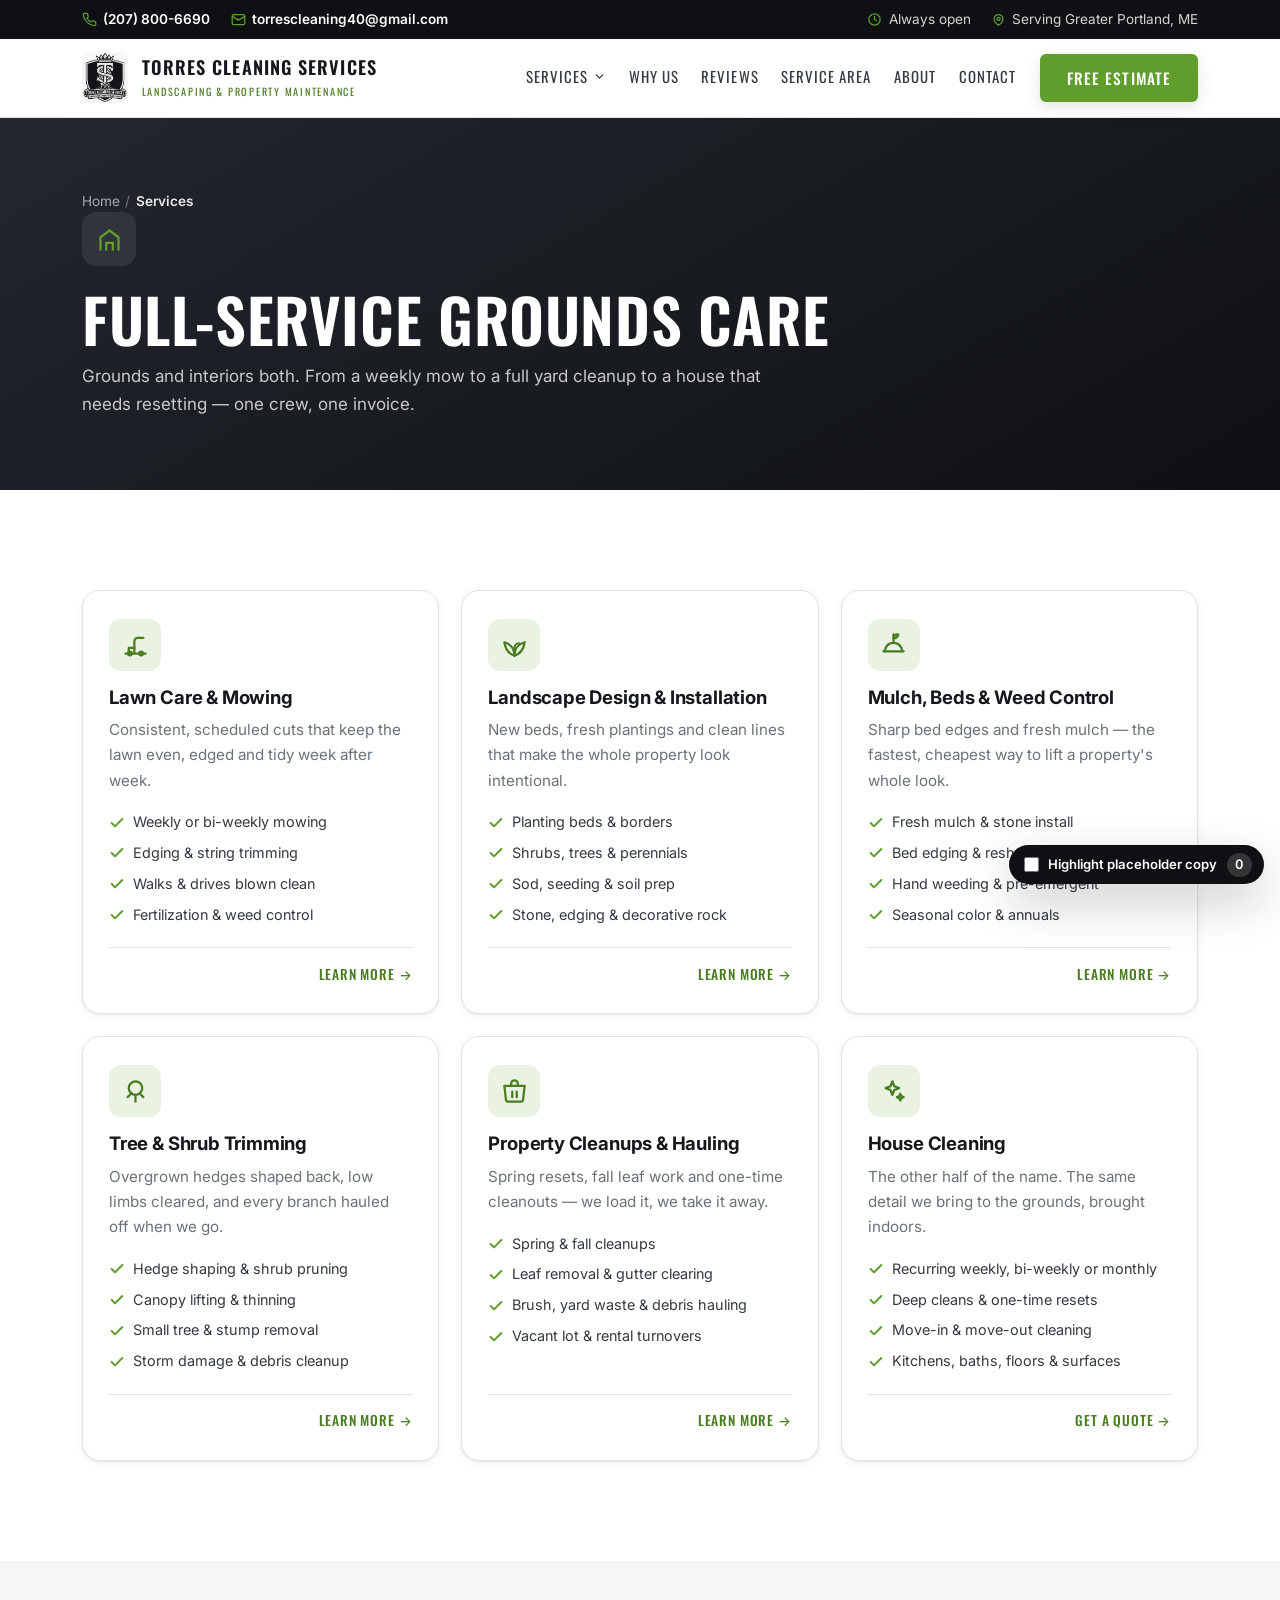
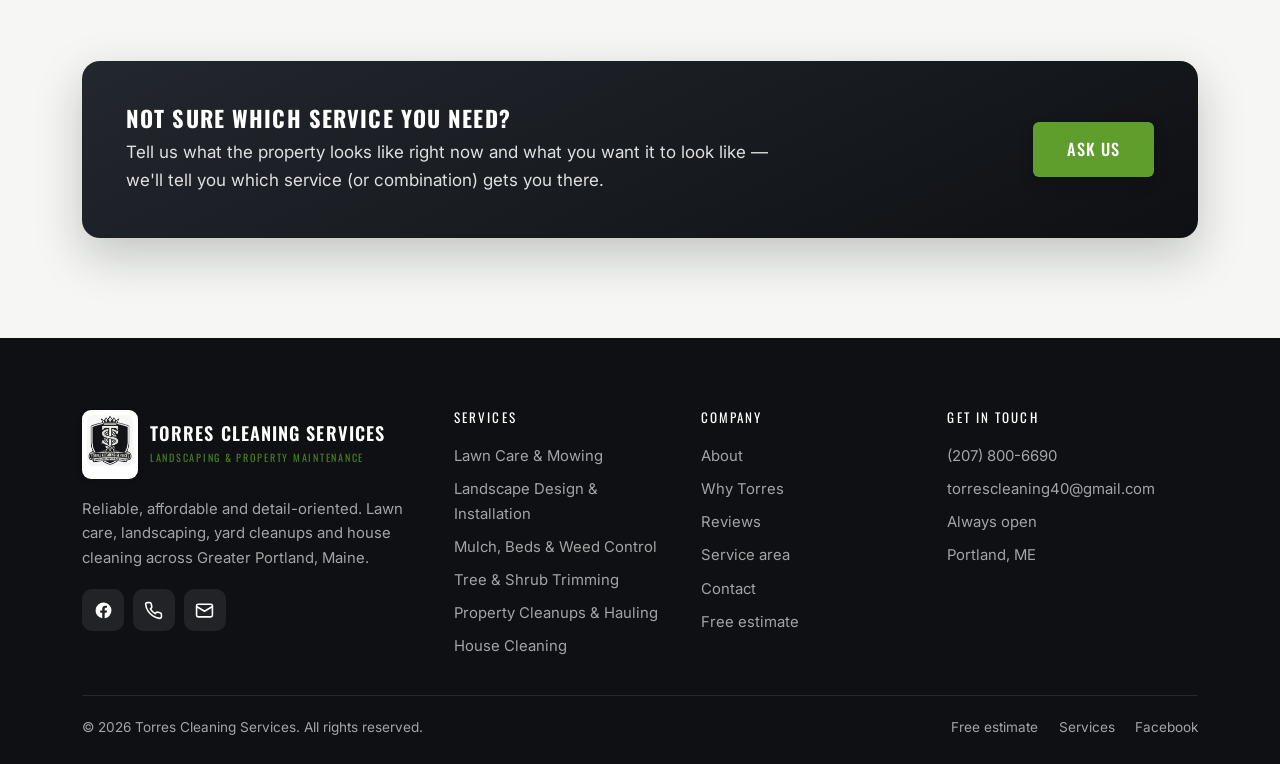
==== services/index.html @ 90bf9bd6 "Restructure into a multi-page site, fix stats and promise-panel bugs Multi-page architecture — the s" ====
<!doctype html>
<html lang="en">
<head>
<meta charset="utf-8">
<meta name="viewport" content="width=device-width, initial-scale=1">
<title>Services — Torres Cleaning Services</title>
<meta name="description" content="Lawn care, landscape design, mulch and beds, tree and shrub trimming, property cleanups, and house cleaning. Torres Cleaning Services, Portland, Maine.">
<meta name="theme-color" content="#0e1013">

<link rel="preconnect" href="https://fonts.googleapis.com">
<link rel="preconnect" href="https://fonts.gstatic.com" crossorigin>
<link rel="stylesheet" href="https://fonts.googleapis.com/css2?family=Inter:wght@400;600;700&family=Oswald:wght@400;500;600&display=swap">
<link rel="stylesheet" href="../assets/css/styles.css">
</head>
<body>

<a class="skip-link" href="#main">Skip to main content</a>

<!-- ============================== TOP BAR ============================== -->
<div class="topbar">
  <div class="container topbar__inner">
    <ul class="topbar__list">
      <li>
        <svg viewBox="0 0 24 24" fill="none" stroke="currentColor" stroke-width="2" stroke-linecap="round" stroke-linejoin="round" aria-hidden="true"><path d="M22 16.92v3a2 2 0 0 1-2.18 2 19.79 19.79 0 0 1-8.63-3.07 19.5 19.5 0 0 1-6-6 19.79 19.79 0 0 1-3.07-8.67A2 2 0 0 1 4.11 2h3a2 2 0 0 1 2 1.72c.13.96.36 1.9.7 2.81a2 2 0 0 1-.45 2.11L8.09 9.91a16 16 0 0 0 6 6l1.27-1.27a2 2 0 0 1 2.11-.45c.9.34 1.85.57 2.81.7A2 2 0 0 1 22 16.92z"/></svg>
        <a href="tel:+12078006690">(207) 800-6690</a>
      </li>
      <li>
        <svg viewBox="0 0 24 24" fill="none" stroke="currentColor" stroke-width="2" stroke-linecap="round" stroke-linejoin="round" aria-hidden="true"><rect x="2" y="4" width="20" height="16" rx="2"/><path d="m2 7 10 6 10-6"/></svg>
        <a href="mailto:torrescleaning40@gmail.com">torrescleaning40@gmail.com</a>
      </li>
    </ul>
    <ul class="topbar__list">
      <li>
        <svg viewBox="0 0 24 24" fill="none" stroke="currentColor" stroke-width="2" stroke-linecap="round" stroke-linejoin="round" aria-hidden="true"><circle cx="12" cy="12" r="9"/><path d="M12 7v5l3 2"/></svg>
        Always open
      </li>
      <li>
        <svg viewBox="0 0 24 24" fill="none" stroke="currentColor" stroke-width="2" stroke-linecap="round" stroke-linejoin="round" aria-hidden="true"><path d="M12 21s-7-4.5-7-10a7 7 0 0 1 14 0c0 5.5-7 10-7 10z"/><circle cx="12" cy="11" r="2.5"/></svg>
        <span>Serving Greater Portland, ME</span>
      </li>
    </ul>
  </div>
</div>

<!-- ============================== HEADER =============================== -->
<header class="site-header">
  <div class="container site-header__inner">
    <a class="brand" href="../index.html">
      <img class="brand__crest" src="../assets/img/logo.jpg" alt="Torres Cleaning Services crest" width="46" height="51">
      <span>
        <span class="brand__name">Torres Cleaning Services</span>
        <span class="brand__tag">Landscaping &amp; Property Maintenance</span>
      </span>
    </a>

    <button class="nav-toggle" type="button" aria-expanded="false" aria-controls="primary-nav" aria-label="Toggle navigation menu">
      <svg class="icon-open" viewBox="0 0 24 24" fill="none" stroke="currentColor" stroke-width="2" stroke-linecap="round" aria-hidden="true"><path d="M4 7h16M4 12h16M4 17h16"/></svg>
      <svg class="icon-close" viewBox="0 0 24 24" fill="none" stroke="currentColor" stroke-width="2" stroke-linecap="round" aria-hidden="true"><path d="m6 6 12 12M18 6 6 18"/></svg>
    </button>

    <nav class="nav" id="primary-nav" aria-label="Primary">
      <ul class="nav__list">
        <li>
          <details class="nav-dropdown">
            <summary>Services <svg class="nav-dropdown__chevron" viewBox="0 0 24 24" fill="none" stroke="currentColor" stroke-width="2.5" stroke-linecap="round" stroke-linejoin="round" aria-hidden="true"><path d="m6 9 6 6 6-6"/></svg></summary>
            <div class="nav-dropdown__panel">
          <a href="index.html" class="is-overview">Services Overview</a>
          <a href="lawn-care-mowing.html">Lawn Care &amp; Mowing</a>
          <a href="landscape-design-installation.html">Landscape Design &amp; Installation</a>
          <a href="mulch-beds-weed-control.html">Mulch, Beds &amp; Weed Control</a>
          <a href="tree-shrub-trimming.html">Tree &amp; Shrub Trimming</a>
          <a href="property-cleanups-hauling.html">Property Cleanups &amp; Hauling</a>
            </div>
          </details>
        </li>
        <li><a href="../index.html#why">Why Us</a></li>
        <li><a href="../index.html#reviews">Reviews</a></li>
        <li><a href="../index.html#areas">Service Area</a></li>
        <li><a href="../about.html">About</a></li>
        <li><a href="../contact.html">Contact</a></li>
      </ul>
      <a class="btn btn--primary" href="../estimate.html">Free Estimate</a>
    </nav>
  </div>
</header>

<main id="main">
<section class="page-hero">
  <div class="container">
    <p class="breadcrumb"><a href="../index.html">Home</a> <span class="sep">/</span> <span>Services</span></p>
    <div class="page-hero__icon"><svg viewBox="0 0 24 24" fill="none" stroke="currentColor" stroke-width="2" stroke-linecap="round" stroke-linejoin="round" aria-hidden="true"><path d="M4 21V10l8-6 8 6v11"/><path d="M9 21v-6h6v6"/></svg></div>
    <h1>Full-service grounds care</h1>
    <p>Grounds and interiors both. From a weekly mow to a full yard cleanup to a house that needs resetting — one crew, one invoice.</p>
  </div>
</section>

<section class="section">
  <div class="container">
    <div class="cards">
      <article class="card">
        <div class="card__icon"><svg viewBox="0 0 24 24" fill="none" stroke="currentColor" stroke-width="2" stroke-linecap="round" stroke-linejoin="round" aria-hidden="true"><path d="M3 20h18"/><path d="M6 20v-5h5v5"/><path d="M11 15V9a3 3 0 0 1 3-3h5"/><circle cx="7" cy="20" r="1.6"/><circle cx="17" cy="20" r="1.6"/></svg></div>
        <h3>Lawn Care &amp; Mowing</h3>
        <p>Consistent, scheduled cuts that keep the lawn even, edged and tidy week after week.</p>
        <ul class="card__list">
          <li><svg viewBox="0 0 24 24" fill="none" stroke="currentColor" stroke-width="3" stroke-linecap="round" stroke-linejoin="round" aria-hidden="true"><path d="m20 6-11 11-5-5"/></svg>Weekly or bi-weekly mowing</li>
          <li><svg viewBox="0 0 24 24" fill="none" stroke="currentColor" stroke-width="3" stroke-linecap="round" stroke-linejoin="round" aria-hidden="true"><path d="m20 6-11 11-5-5"/></svg>Edging &amp; string trimming</li>
          <li><svg viewBox="0 0 24 24" fill="none" stroke="currentColor" stroke-width="3" stroke-linecap="round" stroke-linejoin="round" aria-hidden="true"><path d="m20 6-11 11-5-5"/></svg>Walks &amp; drives blown clean</li>
          <li><svg viewBox="0 0 24 24" fill="none" stroke="currentColor" stroke-width="3" stroke-linecap="round" stroke-linejoin="round" aria-hidden="true"><path d="m20 6-11 11-5-5"/></svg>Fertilization &amp; weed control</li>
        </ul>
        <div class="card__foot">
          <a class="card__link" href="lawn-care-mowing.html">Learn more &rarr;</a>
        </div>
      </article>

      <article class="card">
        <div class="card__icon"><svg viewBox="0 0 24 24" fill="none" stroke="currentColor" stroke-width="2" stroke-linecap="round" stroke-linejoin="round" aria-hidden="true"><path d="M12 22c0-6 3.5-10.5 9-12-1 7-4.5 10.5-9 12z"/><path d="M12 22c0-6-3.5-10.5-9-12 1 7 4.5 10.5 9 12z"/><path d="M12 22v-7"/><path d="M12 15a4 4 0 0 1 4-4"/></svg></div>
        <h3>Landscape Design &amp; Installation</h3>
        <p>New beds, fresh plantings and clean lines that make the whole property look intentional.</p>
        <ul class="card__list">
          <li><svg viewBox="0 0 24 24" fill="none" stroke="currentColor" stroke-width="3" stroke-linecap="round" stroke-linejoin="round" aria-hidden="true"><path d="m20 6-11 11-5-5"/></svg>Planting beds &amp; borders</li>
          <li><svg viewBox="0 0 24 24" fill="none" stroke="currentColor" stroke-width="3" stroke-linecap="round" stroke-linejoin="round" aria-hidden="true"><path d="m20 6-11 11-5-5"/></svg>Shrubs, trees &amp; perennials</li>
          <li><svg viewBox="0 0 24 24" fill="none" stroke="currentColor" stroke-width="3" stroke-linecap="round" stroke-linejoin="round" aria-hidden="true"><path d="m20 6-11 11-5-5"/></svg>Sod, seeding &amp; soil prep</li>
          <li><svg viewBox="0 0 24 24" fill="none" stroke="currentColor" stroke-width="3" stroke-linecap="round" stroke-linejoin="round" aria-hidden="true"><path d="m20 6-11 11-5-5"/></svg>Stone, edging &amp; decorative rock</li>
        </ul>
        <div class="card__foot">
          <a class="card__link" href="landscape-design-installation.html">Learn more &rarr;</a>
        </div>
      </article>

      <article class="card">
        <div class="card__icon"><svg viewBox="0 0 24 24" fill="none" stroke="currentColor" stroke-width="2" stroke-linecap="round" stroke-linejoin="round" aria-hidden="true"><path d="M3 18h18"/><path d="M4 18c1-5 3.5-7.5 8-7.5s7 2.5 8 7.5"/><path d="M12 10.5V3"/><path d="M12 6.5c2.2 0 3.8-1.4 4.3-3.4-2.5-.3-4 .9-4.3 3.4z"/></svg></div>
        <h3>Mulch, Beds &amp; Weed Control</h3>
        <p>Sharp bed edges and fresh mulch — the fastest, cheapest way to lift a property's whole look.</p>
        <ul class="card__list">
          <li><svg viewBox="0 0 24 24" fill="none" stroke="currentColor" stroke-width="3" stroke-linecap="round" stroke-linejoin="round" aria-hidden="true"><path d="m20 6-11 11-5-5"/></svg>Fresh mulch &amp; stone install</li>
          <li><svg viewBox="0 0 24 24" fill="none" stroke="currentColor" stroke-width="3" stroke-linecap="round" stroke-linejoin="round" aria-hidden="true"><path d="m20 6-11 11-5-5"/></svg>Bed edging &amp; reshaping</li>
          <li><svg viewBox="0 0 24 24" fill="none" stroke="currentColor" stroke-width="3" stroke-linecap="round" stroke-linejoin="round" aria-hidden="true"><path d="m20 6-11 11-5-5"/></svg>Hand weeding &amp; pre-emergent</li>
          <li><svg viewBox="0 0 24 24" fill="none" stroke="currentColor" stroke-width="3" stroke-linecap="round" stroke-linejoin="round" aria-hidden="true"><path d="m20 6-11 11-5-5"/></svg>Seasonal color &amp; annuals</li>
        </ul>
        <div class="card__foot">
          <a class="card__link" href="mulch-beds-weed-control.html">Learn more &rarr;</a>
        </div>
      </article>

      <article class="card">
        <div class="card__icon"><svg viewBox="0 0 24 24" fill="none" stroke="currentColor" stroke-width="2" stroke-linecap="round" stroke-linejoin="round" aria-hidden="true"><path d="M12 21v-6"/><circle cx="12" cy="9" r="6"/><path d="M8.5 13.5 5 17"/><path d="m15.5 13.5 3.5 3.5"/></svg></div>
        <h3>Tree &amp; Shrub Trimming</h3>
        <p>Overgrown hedges shaped back, low limbs cleared, and every branch hauled off when we go.</p>
        <ul class="card__list">
          <li><svg viewBox="0 0 24 24" fill="none" stroke="currentColor" stroke-width="3" stroke-linecap="round" stroke-linejoin="round" aria-hidden="true"><path d="m20 6-11 11-5-5"/></svg>Hedge shaping &amp; shrub pruning</li>
          <li><svg viewBox="0 0 24 24" fill="none" stroke="currentColor" stroke-width="3" stroke-linecap="round" stroke-linejoin="round" aria-hidden="true"><path d="m20 6-11 11-5-5"/></svg>Canopy lifting &amp; thinning</li>
          <li><svg viewBox="0 0 24 24" fill="none" stroke="currentColor" stroke-width="3" stroke-linecap="round" stroke-linejoin="round" aria-hidden="true"><path d="m20 6-11 11-5-5"/></svg>Small tree &amp; stump removal</li>
          <li><svg viewBox="0 0 24 24" fill="none" stroke="currentColor" stroke-width="3" stroke-linecap="round" stroke-linejoin="round" aria-hidden="true"><path d="m20 6-11 11-5-5"/></svg>Storm damage &amp; debris cleanup</li>
        </ul>
        <div class="card__foot">
          <a class="card__link" href="tree-shrub-trimming.html">Learn more &rarr;</a>
        </div>
      </article>

      <article class="card">
        <div class="card__icon"><svg viewBox="0 0 24 24" fill="none" stroke="currentColor" stroke-width="2" stroke-linecap="round" stroke-linejoin="round" aria-hidden="true"><path d="M3 7h18l-1.4 12.2a2 2 0 0 1-2 1.8H6.4a2 2 0 0 1-2-1.8z"/><path d="M9 7V5a3 3 0 0 1 6 0v2"/><path d="M10 12v5M14 12v5"/></svg></div>
        <h3>Property Cleanups &amp; Hauling</h3>
        <p>Spring resets, fall leaf work and one-time cleanouts — we load it, we take it away.</p>
        <ul class="card__list">
          <li><svg viewBox="0 0 24 24" fill="none" stroke="currentColor" stroke-width="3" stroke-linecap="round" stroke-linejoin="round" aria-hidden="true"><path d="m20 6-11 11-5-5"/></svg>Spring &amp; fall cleanups</li>
          <li><svg viewBox="0 0 24 24" fill="none" stroke="currentColor" stroke-width="3" stroke-linecap="round" stroke-linejoin="round" aria-hidden="true"><path d="m20 6-11 11-5-5"/></svg>Leaf removal &amp; gutter clearing</li>
          <li><svg viewBox="0 0 24 24" fill="none" stroke="currentColor" stroke-width="3" stroke-linecap="round" stroke-linejoin="round" aria-hidden="true"><path d="m20 6-11 11-5-5"/></svg>Brush, yard waste &amp; debris hauling</li>
          <li><svg viewBox="0 0 24 24" fill="none" stroke="currentColor" stroke-width="3" stroke-linecap="round" stroke-linejoin="round" aria-hidden="true"><path d="m20 6-11 11-5-5"/></svg>Vacant lot &amp; rental turnovers</li>
        </ul>
        <div class="card__foot">
          <a class="card__link" href="property-cleanups-hauling.html">Learn more &rarr;</a>
        </div>
      </article>

      <article class="card" id="house-cleaning">
        <div class="card__icon"><svg viewBox="0 0 24 24" fill="none" stroke="currentColor" stroke-width="2" stroke-linecap="round" stroke-linejoin="round" aria-hidden="true"><path d="M11 3l1.7 4.3L17 9l-4.3 1.7L11 15l-1.7-4.3L5 9l4.3-1.7z"/><path d="M18 14l.9 2.1L21 17l-2.1.9L18 20l-.9-2.1L15 17l2.1-.9z"/></svg></div>
        <h3>House Cleaning</h3>
        <p>The other half of the name. The same detail we bring to the grounds, brought indoors.</p>
        <ul class="card__list">
          <li><svg viewBox="0 0 24 24" fill="none" stroke="currentColor" stroke-width="3" stroke-linecap="round" stroke-linejoin="round" aria-hidden="true"><path d="m20 6-11 11-5-5"/></svg>Recurring weekly, bi-weekly or monthly</li>
          <li><svg viewBox="0 0 24 24" fill="none" stroke="currentColor" stroke-width="3" stroke-linecap="round" stroke-linejoin="round" aria-hidden="true"><path d="m20 6-11 11-5-5"/></svg>Deep cleans &amp; one-time resets</li>
          <li><svg viewBox="0 0 24 24" fill="none" stroke="currentColor" stroke-width="3" stroke-linecap="round" stroke-linejoin="round" aria-hidden="true"><path d="m20 6-11 11-5-5"/></svg>Move-in &amp; move-out cleaning</li>
          <li><svg viewBox="0 0 24 24" fill="none" stroke="currentColor" stroke-width="3" stroke-linecap="round" stroke-linejoin="round" aria-hidden="true"><path d="m20 6-11 11-5-5"/></svg>Kitchens, baths, floors &amp; surfaces</li>
        </ul>
        <div class="card__foot">
          <a class="card__link" href="../estimate.html">Get a quote &rarr;</a>
        </div>
      </article>
    </div>
  </div>
</section>

<section class="section section--stone">
  <div class="container">
    <div class="promise commercial-cta">
      <div>
        <h3 style="margin-bottom:.35em">Not sure which service you need?</h3>
        <p style="margin:0; max-width:62ch">Tell us what the property looks like right now and what you want it to look like — we'll tell you which service (or combination) gets you there.</p>
      </div>
      <a class="btn btn--primary btn--lg" href="../estimate.html">Ask us</a>
    </div>
  </div>
</section>
</main>

<!-- ============================== FOOTER =============================== -->
<footer class="site-footer">
  <div class="container">
    <div class="footer-grid">
      <div>
        <a class="brand" href="../index.html">
          <span class="crest-badge"><img class="brand__crest" src="../assets/img/logo.jpg" alt="Torres Cleaning Services crest" width="46" height="51"></span>
          <span>
            <span class="brand__name">Torres Cleaning Services</span>
            <span class="brand__tag">Landscaping &amp; Property Maintenance</span>
          </span>
        </a>
        <p class="footer-about">Reliable, affordable and detail-oriented. Lawn care, landscaping, yard cleanups and house cleaning across Greater Portland, Maine.</p>
        <div class="social">
          <a href="https://www.facebook.com/profile.php?id=61591036726888" target="_blank" rel="noopener" aria-label="Torres Cleaning Services on Facebook">
            <svg viewBox="0 0 24 24" fill="currentColor" aria-hidden="true"><path d="M22 12a10 10 0 1 0-11.6 9.9v-7H7.9V12h2.5V9.8c0-2.5 1.5-3.9 3.8-3.9 1.1 0 2.2.2 2.2.2v2.5h-1.3c-1.2 0-1.6.8-1.6 1.6V12h2.8l-.4 2.9h-2.4v7A10 10 0 0 0 22 12z"/></svg>
          </a>
          <a href="tel:+12078006690" aria-label="Call Torres Cleaning Services">
            <svg viewBox="0 0 24 24" fill="none" stroke="currentColor" stroke-width="2" stroke-linecap="round" stroke-linejoin="round" aria-hidden="true"><path d="M22 16.92v3a2 2 0 0 1-2.18 2 19.79 19.79 0 0 1-8.63-3.07 19.5 19.5 0 0 1-6-6 19.79 19.79 0 0 1-3.07-8.67A2 2 0 0 1 4.11 2h3a2 2 0 0 1 2 1.72c.13.96.36 1.9.7 2.81a2 2 0 0 1-.45 2.11L8.09 9.91a16 16 0 0 0 6 6l1.27-1.27a2 2 0 0 1 2.11-.45c.9.34 1.85.57 2.81.7A2 2 0 0 1 22 16.92z"/></svg>
          </a>
          <a href="mailto:torrescleaning40@gmail.com" aria-label="Email Torres Cleaning Services">
            <svg viewBox="0 0 24 24" fill="none" stroke="currentColor" stroke-width="2" stroke-linecap="round" stroke-linejoin="round" aria-hidden="true"><rect x="2" y="4" width="20" height="16" rx="2"/><path d="m2 7 10 6 10-6"/></svg>
          </a>
        </div>
      </div>

      <div>
        <h4>Services</h4>
        <ul class="footer-list">
          <li><a href="lawn-care-mowing.html">Lawn Care &amp; Mowing</a></li>
          <li><a href="landscape-design-installation.html">Landscape Design &amp; Installation</a></li>
          <li><a href="mulch-beds-weed-control.html">Mulch, Beds &amp; Weed Control</a></li>
          <li><a href="tree-shrub-trimming.html">Tree &amp; Shrub Trimming</a></li>
          <li><a href="property-cleanups-hauling.html">Property Cleanups &amp; Hauling</a></li>
          <li><a href="index.html#house-cleaning">House Cleaning</a></li>
        </ul>
      </div>

      <div>
        <h4>Company</h4>
        <ul class="footer-list">
          <li><a href="../about.html">About</a></li>
          <li><a href="../index.html#why">Why Torres</a></li>
          <li><a href="../index.html#reviews">Reviews</a></li>
          <li><a href="../index.html#areas">Service area</a></li>
          <li><a href="../contact.html">Contact</a></li>
          <li><a href="../estimate.html">Free estimate</a></li>
        </ul>
      </div>

      <div>
        <h4>Get in touch</h4>
        <ul class="footer-list">
          <li><a href="tel:+12078006690">(207) 800-6690</a></li>
          <li><a href="mailto:torrescleaning40@gmail.com">torrescleaning40@gmail.com</a></li>
          <li>Always open</li>
          <li>Portland, ME</li>
        </ul>
      </div>
    </div>

    <div class="footer-bottom">
      <p style="margin:0">&copy; <span id="year">2026</span> Torres Cleaning Services. All rights reserved.</p>
      <ul>
        <li><a href="../estimate.html">Free estimate</a></li>
        <li><a href="index.html">Services</a></li>
        <li><a href="https://www.facebook.com/profile.php?id=61591036726888" target="_blank" rel="noopener">Facebook</a></li>
      </ul>
    </div>
  </div>
</footer>

<!-- Sticky mobile action bar -->
<div class="call-bar">
  <a class="btn btn--dark" href="tel:+12078006690">
    <svg viewBox="0 0 24 24" fill="none" stroke="currentColor" stroke-width="2" stroke-linecap="round" stroke-linejoin="round" aria-hidden="true"><path d="M22 16.92v3a2 2 0 0 1-2.18 2 19.79 19.79 0 0 1-8.63-3.07 19.5 19.5 0 0 1-6-6 19.79 19.79 0 0 1-3.07-8.67A2 2 0 0 1 4.11 2h3a2 2 0 0 1 2 1.72c.13.96.36 1.9.7 2.81a2 2 0 0 1-.45 2.11L8.09 9.91a16 16 0 0 0 6 6l1.27-1.27a2 2 0 0 1 2.11-.45c.9.34 1.85.57 2.81.7A2 2 0 0 1 22 16.92z"/></svg>
    Call
  </a>
  <a class="btn btn--primary" href="../estimate.html">Free estimate</a>
</div>



<!-- Mockup-only helper. Delete this block before launch. -->
<div class="ph-bar" id="ph-bar">
  <label>
    <input type="checkbox" id="ph-toggle">
    Highlight placeholder copy
  </label>
  <span class="ph-count" id="ph-count">0</span>
</div>

<script src="../assets/js/main.js"></script>
</body>
</html>
---- assets/css/styles.css ----
/* ==========================================================================
   Torres Cleaning Services — Landscaping & Property Maintenance
   Homepage mockup stylesheet. No build step, no framework.

   Palette is drawn from the crest logo: near-black charcoal and off-white,
   with a grass green brought in as the single accent.
   ========================================================================== */

:root {
  /* Crest neutrals */
  --ink:        #14171b;
  --ink-2:      #333a40;
  --muted:      #6a7278;
  --charcoal:   #23272e;
  --charcoal-2: #171a1f;
  --charcoal-3: #0e1013;

  /* Accent */
  --green:      #5f9e2d;
  --green-dark: #4a7d22;
  --green-tint: #eaf2e2;
  --green-tint-2: #f4f8ef;
  --gold:       #d9a52b;

  /* Surfaces */
  --white:   #ffffff;
  --stone:   #f6f7f4;
  --line:    #e2e5df;

  /* Type */
  --font: "Inter", "Segoe UI", system-ui, -apple-system, "Helvetica Neue", Arial, sans-serif;
  --font-display: "Oswald", "Haettenschweiler", "Arial Narrow Bold", var(--font);

  /* Space & shape */
  --container: 1160px;
  --radius:    12px;
  --radius-lg: 18px;
  --shadow-sm: 0 1px 2px rgba(20, 23, 27, .06), 0 2px 8px rgba(20, 23, 27, .05);
  --shadow-md: 0 6px 18px rgba(20, 23, 27, .09), 0 2px 6px rgba(20, 23, 27, .04);
  --shadow-lg: 0 18px 48px rgba(14, 16, 19, .22);
}

*, *::before, *::after { box-sizing: border-box; }

html { scroll-behavior: smooth; }
@media (prefers-reduced-motion: reduce) {
  html { scroll-behavior: auto; }
  *, *::before, *::after { animation-duration: .01ms !important; transition-duration: .01ms !important; }
}

body {
  margin: 0;
  font-family: var(--font);
  font-size: 17px;
  line-height: 1.65;
  color: var(--ink-2);
  background: var(--white);
  -webkit-font-smoothing: antialiased;
}

h1, h2, h3, h4 { margin: 0 0 .5em; color: var(--ink); line-height: 1.15; }

h1, h2 {
  font-family: var(--font-display);
  font-weight: 600;
  text-transform: uppercase;
  letter-spacing: .01em;
}
h1 { font-size: clamp(2.3rem, 5.4vw, 3.8rem); }
h2 { font-size: clamp(1.75rem, 3.6vw, 2.6rem); }
h3 { font-size: 1.16rem; font-weight: 700; letter-spacing: -.01em; }

p { margin: 0 0 1rem; }
a { color: var(--green-dark); }
img, svg { max-width: 100%; }

.container { width: 100%; max-width: var(--container); margin-inline: auto; padding-inline: 22px; }

.section { padding: clamp(56px, 8vw, 100px) 0; }
.section--stone { background: var(--stone); }

.section-head { max-width: 680px; margin: 0 auto clamp(34px, 5vw, 56px); text-align: center; }
.section-head p { color: var(--muted); font-size: 1.06rem; margin-bottom: 0; }

.eyebrow {
  display: inline-block;
  font-family: var(--font-display);
  font-size: .82rem;
  font-weight: 600;
  letter-spacing: .18em;
  text-transform: uppercase;
  color: var(--green-dark);
  margin-bottom: .6rem;
}

.rule {
  width: 62px; height: 3px;
  background: var(--green);
  border: 0;
  margin: 0 auto 1.1rem;
}
.section-head--left { margin-inline: 0; text-align: left; }
.section-head--left .rule { margin-inline: 0; }

/* ------------------------------ Buttons -------------------------------- */

.btn {
  display: inline-flex;
  align-items: center;
  justify-content: center;
  gap: .55em;
  padding: .9em 1.7em;
  border: 1px solid transparent;
  border-radius: 6px;
  font-family: var(--font-display);
  font-size: .96rem;
  font-weight: 500;
  letter-spacing: .07em;
  text-transform: uppercase;
  line-height: 1.2;
  text-decoration: none;
  cursor: pointer;
  transition: transform .15s ease, background-color .15s ease, box-shadow .15s ease, color .15s ease;
}
.btn:hover  { transform: translateY(-1px); }
.btn:active { transform: translateY(0); }
.btn:focus-visible { outline: 3px solid var(--green); outline-offset: 3px; }
.btn svg { width: 18px; height: 18px; flex: none; }

.btn--primary { background: var(--green); color: #fff; box-shadow: var(--shadow-md); }
.btn--primary:hover { background: var(--green-dark); }

.btn--dark { background: var(--charcoal); color: #fff; box-shadow: var(--shadow-md); }
.btn--dark:hover { background: var(--charcoal-2); }

.btn--ghost { background: transparent; color: var(--ink); border-color: var(--line); }
.btn--ghost:hover { background: var(--stone); border-color: #cfd4ca; }

.btn--on-dark { background: rgba(255,255,255,.1); color: #fff; border-color: rgba(255,255,255,.42); }
.btn--on-dark:hover { background: rgba(255,255,255,.2); }

.btn--lg { padding: 1.05em 2em; font-size: 1.02rem; }
.btn--block { width: 100%; }

/* ---------------------------- Placeholders ------------------------------ */
/* Any copy still waiting on a real business detail is wrapped in .ph so it
   can be found — and visibly flagged — before this goes anywhere near live. */

.ph { font-style: normal; }
body.show-ph .ph {
  background: #fff3c4;
  box-shadow: 0 0 0 2px #fff3c4;
  border-radius: 3px;
  outline: 1px dashed #bf931a;
}

.ph-bar {
  position: fixed;
  right: 16px; bottom: 16px;
  z-index: 90;
  display: flex;
  align-items: center;
  gap: .7em;
  padding: .55em .95em .55em .8em;
  background: var(--charcoal-3);
  color: #fff;
  border-radius: 999px;
  box-shadow: var(--shadow-lg);
  font-size: .82rem;
  font-weight: 600;
}
.ph-bar label { display: inline-flex; align-items: center; gap: .5em; cursor: pointer; }
.ph-bar input { accent-color: var(--green); width: 15px; height: 15px; cursor: pointer; }
.ph-bar .ph-count {
  background: rgba(255,255,255,.16);
  border-radius: 999px;
  padding: .1em .65em;
  font-variant-numeric: tabular-nums;
}

/* ------------------------------- Header --------------------------------- */

.topbar { background: var(--charcoal-3); color: rgba(255,255,255,.82); font-size: .85rem; }
.topbar__inner {
  display: flex; flex-wrap: wrap; align-items: center; justify-content: space-between;
  gap: .4em 1.4em; padding-block: .6em;
}
.topbar__list { display: flex; flex-wrap: wrap; gap: .4em 1.5em; margin: 0; padding: 0; list-style: none; }
.topbar__list li { display: inline-flex; align-items: center; gap: .45em; }
.topbar a { color: #fff; text-decoration: none; font-weight: 600; }
.topbar a:hover { text-decoration: underline; }
.topbar svg { width: 15px; height: 15px; flex: none; color: var(--green); }

.site-header {
  position: sticky; top: 0; z-index: 80;
  background: rgba(255,255,255,.95);
  backdrop-filter: saturate(180%) blur(10px);
  border-bottom: 1px solid var(--line);
}
.site-header__inner { display: flex; align-items: center; justify-content: space-between; gap: 1rem; min-height: 78px; }
.site-header__inner .btn { white-space: nowrap; }

.brand { display: inline-flex; align-items: center; gap: .8em; text-decoration: none; }
.brand > span { display: block; }
.brand__crest { width: 46px; height: 51px; flex: none; color: var(--charcoal); object-fit: contain; border-radius: 6px; }

/* A small white mount behind the crest photo so it reads as a patch rather
   than a floating image cutout wherever it sits on a dark background. */
.crest-badge {
  display: inline-flex; flex: none;
  padding: 5px;
  background: #fff;
  border-radius: 9px;
  box-shadow: var(--shadow-sm);
}
.brand__name {
  font-family: var(--font-display);
  font-weight: 600;
  font-size: 1.14rem;
  text-transform: uppercase;
  letter-spacing: .06em;
  color: var(--ink);
  line-height: 1.1;
  white-space: nowrap;
}
.brand__tag {
  display: block;
  font-family: var(--font-display);
  font-size: .64rem;
  font-weight: 400;
  letter-spacing: .17em;
  text-transform: uppercase;
  color: var(--green-dark);
  margin-top: .15em;
  white-space: nowrap;
}

.nav { display: flex; align-items: center; gap: 1.5rem; }
.nav__list { display: flex; align-items: center; gap: 1.4rem; margin: 0; padding: 0; list-style: none; }
.nav__list a {
  text-decoration: none;
  font-family: var(--font-display);
  font-weight: 400;
  font-size: .93rem;
  letter-spacing: .07em;
  text-transform: uppercase;
  color: var(--ink-2);
  padding: .35em 0;
  border-bottom: 2px solid transparent;
  white-space: nowrap;
}
.nav__list a:hover { color: var(--ink); border-bottom-color: var(--green); }

/* Services dropdown — plain <details>/<summary> so it works with no JS;
   main.js only adds click-outside-to-close on top of that. */
.nav-dropdown { position: relative; }
.nav-dropdown > summary {
  display: flex; align-items: center; gap: .35em;
  cursor: pointer;
  list-style: none;
  font-family: var(--font-display);
  font-weight: 400;
  font-size: .93rem;
  letter-spacing: .07em;
  text-transform: uppercase;
  color: var(--ink-2);
  padding: .35em 0;
  border-bottom: 2px solid transparent;
  white-space: nowrap;
}
.nav-dropdown > summary::-webkit-details-marker { display: none; }
.nav-dropdown > summary::marker { content: ""; }
.nav-dropdown > summary:hover { color: var(--ink); border-bottom-color: var(--green); }
.nav-dropdown__chevron { width: 13px; height: 13px; transition: transform .15s ease; }
.nav-dropdown[open] .nav-dropdown__chevron { transform: rotate(180deg); }
.nav-dropdown__panel {
  position: absolute; top: 100%; left: 0; margin-top: 10px;
  display: flex; flex-direction: column;
  min-width: 250px;
  padding: 8px;
  background: #fff;
  border: 1px solid var(--line);
  border-radius: 12px;
  box-shadow: var(--shadow-md);
  z-index: 90;
}
.nav-dropdown__panel a {
  padding: .65em .8em;
  border-radius: 8px;
  border-bottom: none;
  font-family: var(--font-display);
  font-weight: 400;
  font-size: .82rem;
  letter-spacing: .05em;
  text-transform: uppercase;
  color: var(--ink-2);
  text-decoration: none;
  white-space: nowrap;
}
.nav-dropdown__panel a:hover { background: var(--stone); color: var(--ink); }
.nav-dropdown__panel a.is-overview { color: var(--green-dark); border-bottom: 1px solid var(--line); border-radius: 8px 8px 0 0; margin-bottom: 4px; padding-bottom: .8em; }

/* On phones the four-item top bar ate ~240px above the fold; keep the two
   items a visitor actually taps and drop the informational pair. */
@media (max-width: 620px) {
  .topbar__inner > .topbar__list:last-child { display: none; }
  .topbar__inner { justify-content: flex-start; }
  .topbar__list { gap: .2em 1.1em; }
}

/* The no-wrap brand lockup needs to shrink to clear the menu button on phones. */
@media (max-width: 620px) {
  .brand__crest { width: 36px; height: 42px; }
  .brand__name  { font-size: .88rem; letter-spacing: .04em; }
  .brand__tag   { font-size: .56rem; letter-spacing: .11em; white-space: normal; }
  .site-header__inner { min-height: 68px; }
}

.nav-toggle {
  display: none;
  width: 46px; height: 46px;
  align-items: center; justify-content: center;
  background: transparent;
  border: 1px solid var(--line);
  border-radius: 8px;
  cursor: pointer;
  color: var(--ink);
}
.nav-toggle svg { width: 22px; height: 22px; }
.nav-toggle .icon-close { display: none; }
.nav-toggle[aria-expanded="true"] .icon-open  { display: none; }
.nav-toggle[aria-expanded="true"] .icon-close { display: block; }

@media (max-width: 980px) {
  .nav-toggle { display: inline-flex; }
  .nav {
    position: absolute; inset: 100% 0 auto;
    flex-direction: column; align-items: stretch; gap: .25rem;
    padding: 1rem 22px 1.4rem;
    background: #fff;
    border-bottom: 1px solid var(--line);
    box-shadow: var(--shadow-md);
  }
  .nav[hidden] { display: none; }
  .nav__list { flex-direction: column; align-items: stretch; gap: 0; }
  .nav__list > li > a { display: block; padding: .85em 0; border-bottom: 1px solid var(--line); }
  .nav .btn { margin-top: .9rem; }

  .nav-dropdown > summary { padding: .85em 0; border-bottom: 1px solid var(--line); justify-content: space-between; }
  .nav-dropdown__panel {
    position: static; margin-top: 0; min-width: 0;
    padding: 0 0 .4em 1em;
    border: 0; box-shadow: none;
  }
  .nav-dropdown__panel a { padding: .6em 0; }
  .nav-dropdown__panel a.is-overview { border-bottom: 0; margin-bottom: 0; }
}

/* -------------------------------- Hero ---------------------------------- */

.hero {
  position: relative;
  overflow: hidden;
  color: rgba(255,255,255,.84);
  background:
    linear-gradient(103deg, rgba(14,16,19,.82) 0%, rgba(14,16,19,.62) 46%, rgba(23,26,31,.3) 100%),
    url("../img/photos/hero-lawn-farmhouse.jpg") center 32% / cover no-repeat,
    #171a1f;
  padding: clamp(56px, 8vw, 104px) 0 clamp(60px, 9vw, 112px);
}
/* Soft green light-leak, sitting over the lawn photo. */
.hero::after {
  content: "";
  position: absolute; inset: auto -10% -55% 40%;
  height: 78%;
  background: radial-gradient(60% 60% at 50% 50%, rgba(95,158,45,.36) 0%, transparent 70%);
  pointer-events: none;
}

.hero__grid {
  position: relative; z-index: 1;
  display: grid;
  grid-template-columns: 1.1fr .9fr;
  gap: clamp(36px, 5vw, 68px);
  align-items: center;
}
@media (max-width: 940px) { .hero__grid { grid-template-columns: 1fr; } }

.hero__badge {
  display: inline-flex; align-items: center; gap: .6em;
  padding: .42em 1em .42em .55em;
  background: rgba(255,255,255,.08);
  border: 1px solid rgba(255,255,255,.2);
  border-radius: 999px;
  font-size: .85rem; font-weight: 600; color: #fff;
  margin-bottom: 1.3rem;
}
.hero__badge .stars { display: inline-flex; gap: 1px; color: var(--gold); }
.hero__badge svg { width: 15px; height: 15px; }

.hero__title { color: #fff; margin-bottom: .55em; }
.hero__title .accent { color: var(--green); }

.hero__lede { font-size: 1.14rem; color: rgba(255,255,255,.78); max-width: 50ch; margin-bottom: 1.9rem; }
.hero__cta { display: flex; flex-wrap: wrap; gap: .85rem; margin-bottom: 2rem; }

.hero__points {
  display: flex; flex-wrap: wrap; gap: .7em 1.7em;
  margin: 0; padding: 1.5rem 0 0; list-style: none;
  border-top: 1px solid rgba(255,255,255,.14);
}
.hero__points li { display: inline-flex; align-items: center; gap: .5em; font-size: .92rem; font-weight: 600; color: rgba(255,255,255,.9); }
.hero__points svg { width: 19px; height: 19px; color: var(--green); flex: none; }

/* Hero card — an estimate summary, standing in for a project photo. */
.hero__visual { position: relative; }
.hero-card {
  position: relative;
  z-index: 2;
  background: #fff;
  border-radius: var(--radius-lg);
  box-shadow: var(--shadow-lg);
  padding: 26px;
  color: var(--ink-2);
}
.hero-card__top {
  display: flex; align-items: center; gap: .8em;
  padding-bottom: 16px; margin-bottom: 16px;
  border-bottom: 1px solid var(--line);
}
.hero-card__top .brand__crest { width: 38px; height: 45px; }
.hero-card__top > span { display: block; }
.hero-card__title { display: block; font-family: var(--font-display); text-transform: uppercase; letter-spacing: .05em; font-size: 1rem; color: var(--ink); line-height: 1.2; }
.hero-card__sub { display: block; font-size: .78rem; color: var(--muted); }

.hero-card__rows { display: grid; gap: 10px; }
.hero-card__row {
  display: flex; align-items: center; gap: .75em;
  padding: 12px 14px;
  background: var(--stone);
  border-radius: 9px;
  font-size: .92rem; font-weight: 600; color: var(--ink-2);
}
.hero-card__row svg { width: 19px; height: 19px; color: var(--green-dark); flex: none; }
.hero-card__row span { flex: 1; }
.hero-card__check { margin-left: auto; width: 17px !important; height: 17px !important; }
.hero-card__foot {
  margin: 18px 0 0;
  padding-top: 16px;
  border-top: 1px dashed var(--line);
}
.hero-card__foot span { font-size: .86rem; color: var(--muted); font-weight: 600; }

.hero-float {
  position: absolute;
  z-index: 3;
  background: #fff;
  border-radius: 10px;
  box-shadow: var(--shadow-md);
  padding: .7em 1em;
  font-size: .8rem; font-weight: 700; color: var(--ink);
  display: flex; align-items: center; gap: .6em;
}
.hero-float svg { width: 18px; height: 18px; color: var(--green); }
.hero-float--tl { top: -16px; left: -20px; }
.hero-float--br { bottom: -18px; right: -16px; }
@media (max-width: 1120px) { .hero-float--tl, .hero-float--br { display: none; } }

/* ------------------------------ Stats bar -------------------------------- */

.stats {
  display: grid; grid-template-columns: repeat(3, 1fr);
  gap: 1px; background: var(--line);
  border: 1px solid var(--line);
  border-radius: var(--radius-lg);
  overflow: hidden;
  box-shadow: var(--shadow-sm);
}
@media (max-width: 620px) { .stats { grid-template-columns: 1fr; } }
.stat { background: #fff; padding: 26px 20px; text-align: center; }
.stat__num {
  font-family: var(--font-display);
  font-size: clamp(1.7rem, 3.6vw, 2.3rem);
  font-weight: 600;
  color: var(--green-dark);
  line-height: 1.1;
}
.stat__label { font-size: .85rem; color: var(--muted); font-weight: 600; }

/* ------------------------------- Services -------------------------------- */

.cards { display: grid; grid-template-columns: repeat(auto-fit, minmax(292px, 1fr)); gap: 22px; }
.card {
  position: relative;
  background: #fff;
  border: 1px solid var(--line);
  border-radius: var(--radius-lg);
  padding: 28px 26px;
  box-shadow: var(--shadow-sm);
  transition: transform .18s ease, box-shadow .18s ease, border-color .18s ease;
  display: flex; flex-direction: column;
  overflow: hidden;
}
.card::before {
  content: "";
  position: absolute; top: 0; left: 0; right: 0; height: 3px;
  background: var(--green);
  transform: scaleX(0); transform-origin: left;
  transition: transform .22s ease;
}
.card:hover { transform: translateY(-3px); box-shadow: var(--shadow-md); border-color: #cfd8c4; }
.card:hover::before { transform: scaleX(1); }

.card__icon {
  width: 52px; height: 52px;
  border-radius: 12px;
  background: var(--green-tint);
  display: grid; place-items: center;
  margin-bottom: 16px;
}
.card__icon svg { width: 27px; height: 27px; color: var(--green-dark); }
.card p { color: var(--muted); font-size: .95rem; margin-bottom: 1.1rem; }
.card__list { margin: 0 0 1.3rem; padding: 0; list-style: none; display: grid; gap: .42em; }
.card__list li { display: flex; align-items: flex-start; gap: .55em; font-size: .9rem; color: var(--ink-2); }
.card__list svg { width: 16px; height: 16px; color: var(--green); flex: none; margin-top: .3em; }
.card__foot { margin-top: auto; display: flex; align-items: center; justify-content: flex-end; gap: 1em; padding-top: .9rem; border-top: 1px solid var(--line); }
.card__link { font-family: var(--font-display); text-transform: uppercase; letter-spacing: .06em; font-weight: 500; font-size: .85rem; text-decoration: none; color: var(--green-dark); white-space: nowrap; }
.card__link:hover { text-decoration: underline; }

/* -------------------------------- Gallery --------------------------------- */

.gallery { display: grid; grid-template-columns: repeat(auto-fit, minmax(260px, 1fr)); gap: 22px; }
.gallery__tile {
  position: relative;
  margin: 0;
  border-radius: var(--radius-lg);
  overflow: hidden;
  box-shadow: var(--shadow-sm);
  aspect-ratio: 4 / 3;
}
.gallery__tile img { width: 100%; height: 100%; object-fit: cover; display: block; }
.gallery__tile::after {
  content: "";
  position: absolute; inset: 0;
  background: linear-gradient(0deg, rgba(14,16,19,.82) 0%, rgba(14,16,19,0) 45%);
}
.gallery__tile figcaption {
  position: absolute; left: 18px; right: 18px; bottom: 14px;
  z-index: 1;
  color: #fff;
  font-family: var(--font-display);
  font-size: .92rem;
  letter-spacing: .05em;
  text-transform: uppercase;
}

/* -------------------------------- Why us --------------------------------- */

.split { display: grid; grid-template-columns: .95fr 1.05fr; gap: clamp(34px, 5vw, 66px); align-items: center; }
@media (max-width: 940px) { .split { grid-template-columns: 1fr; } }

.features { display: grid; gap: 22px; margin: 0; padding: 0; list-style: none; }
.feature { display: flex; gap: 1rem; align-items: flex-start; }
.feature__icon {
  width: 46px; height: 46px; flex: none;
  border-radius: 11px;
  background: var(--green-tint);
  display: grid; place-items: center;
}
.feature__icon svg { width: 23px; height: 23px; color: var(--green-dark); }
.feature h3 { margin-bottom: .25em; font-size: 1.04rem; }
.feature p { margin: 0; color: var(--muted); font-size: .94rem; }

.promise {
  background: linear-gradient(155deg, var(--charcoal) 0%, var(--charcoal-3) 100%);
  color: rgba(255,255,255,.86);
  border-radius: var(--radius-lg);
  padding: clamp(30px, 4vw, 44px);
  box-shadow: var(--shadow-lg);
}
.promise__head { display: flex; align-items: flex-start; justify-content: space-between; gap: 16px; }
.promise__crest { flex: none; }
.promise h3 { color: #fff; font-family: var(--font-display); text-transform: uppercase; letter-spacing: .05em; font-size: 1.4rem; display: flex; align-items: center; gap: .5em; }
.promise h3 svg { width: 26px; height: 26px; color: var(--green); flex: none; }
.promise ul { margin: 1.3rem 0 0; padding: 0; list-style: none; display: grid; gap: .8em; }
.promise li { display: flex; gap: .65em; align-items: flex-start; font-size: .96rem; }
.promise li svg { width: 19px; height: 19px; color: var(--green); flex: none; margin-top: .25em; }

.commercial-cta { display: flex; align-items: center; justify-content: space-between; gap: 24px; }
.commercial-cta .btn { flex: none; }
@media (max-width: 700px) {
  .commercial-cta { flex-direction: column; align-items: stretch; text-align: left; }
  .commercial-cta .btn { width: 100%; }
}

/* -------------------------------- Process -------------------------------- */

.steps { display: grid; grid-template-columns: repeat(3, 1fr); gap: 28px; }
@media (max-width: 820px) { .steps { grid-template-columns: 1fr; } }
.step { position: relative; padding-top: 6px; }
.step__num {
  width: 50px; height: 50px;
  border-radius: 50%;
  background: var(--charcoal);
  color: #fff;
  display: grid; place-items: center;
  font-family: var(--font-display);
  font-weight: 600; font-size: 1.2rem;
  margin-bottom: 16px;
  box-shadow: 0 0 0 6px var(--green-tint);
}
.step p { color: var(--muted); font-size: .95rem; margin: 0; }
.step::after {
  content: "";
  position: absolute; top: 33px; left: 66px; right: -18px; height: 2px;
  background: repeating-linear-gradient(90deg, #cdd3c6 0 7px, transparent 7px 14px);
}
.step:last-child::after { display: none; }
@media (max-width: 820px) { .step::after { display: none; } }

/* ------------------------------ Testimonials ----------------------------- */

.quotes { display: grid; grid-template-columns: repeat(auto-fit, minmax(282px, 1fr)); gap: 22px; }
.quote {
  background: #fff;
  border: 1px solid var(--line);
  border-radius: var(--radius-lg);
  padding: 28px 26px;
  box-shadow: var(--shadow-sm);
  display: flex; flex-direction: column;
}
.quote .stars { display: inline-flex; gap: 2px; color: var(--gold); margin-bottom: .8rem; }
.quote .stars svg { width: 17px; height: 17px; }
.quote__badge {
  display: inline-flex; align-items: center; gap: .4em;
  padding: .35em .8em .35em .6em;
  margin-bottom: .9rem;
  background: var(--green-tint);
  color: var(--green-dark);
  border-radius: 999px;
  font-size: .82rem; font-weight: 700;
}
.quote__badge svg { width: 15px; height: 15px; }
.quote blockquote { margin: 0 0 1.4rem; font-size: 1rem; color: var(--ink-2); }
.quote figcaption { margin-top: auto; display: flex; align-items: center; gap: .75em; }
.quote__avatar {
  width: 44px; height: 44px; flex: none;
  border-radius: 50%;
  background: var(--green-tint);
  color: var(--green-dark);
  display: grid; place-items: center;
  font-family: var(--font-display); font-weight: 600; font-size: 1rem;
}
.quote__who   { display: block; font-weight: 700; color: var(--ink); font-size: .95rem; line-height: 1.3; }
.quote__where { display: block; font-size: .84rem; color: var(--muted); }

/* ------------------------------ Service area ----------------------------- */

.areas { display: flex; flex-wrap: wrap; gap: .65em; justify-content: center; margin: 0; padding: 0; list-style: none; }
.areas li {
  display: inline-flex; align-items: center; gap: .5em;
  background: #fff;
  border: 1px solid var(--line);
  border-radius: 999px;
  padding: .6em 1.2em;
  font-size: .92rem; font-weight: 600; color: var(--ink-2);
  box-shadow: var(--shadow-sm);
}
.areas svg { width: 16px; height: 16px; color: var(--green); flex: none; }
.areas-note { text-align: center; color: var(--muted); font-size: .93rem; margin: 1.7rem 0 0; }

/* --------------------------------- Quote --------------------------------- */

.quote-section {
  position: relative;
  overflow: hidden;
  background:
    linear-gradient(150deg, rgba(35,39,46,.94) 0%, rgba(14,16,19,.94) 70%),
    url("../img/photos/backyard-mulch-fence.jpg") center 65% / cover no-repeat,
    var(--charcoal-3);
  color: rgba(255,255,255,.84);
}
.quote-section::after {
  content: "";
  position: absolute; inset: -30% 55% auto -20%; height: 90%;
  background: radial-gradient(50% 50% at 50% 50%, rgba(95,158,45,.3) 0%, transparent 70%);
  pointer-events: none;
}
.quote-section h2 { color: #fff; }
.quote-grid { position: relative; z-index: 1; display: grid; grid-template-columns: 1fr 1.05fr; gap: clamp(34px, 5vw, 62px); align-items: start; }
@media (max-width: 940px) { .quote-grid { grid-template-columns: 1fr; } }

.contact-list { margin: 1.9rem 0 0; padding: 0; display: grid; gap: 1.1rem; }
.contact-list > div { display: flex; gap: .9em; align-items: flex-start; }
.contact-list .ico {
  width: 42px; height: 42px; flex: none;
  border-radius: 10px;
  background: rgba(255,255,255,.1);
  display: grid; place-items: center;
}
.contact-list svg { width: 20px; height: 20px; color: var(--green); }
.contact-list dt {
  font-family: var(--font-display);
  font-size: .72rem; text-transform: uppercase; letter-spacing: .14em;
  font-weight: 400; color: rgba(255,255,255,.55);
}
.contact-list dd { margin: 0; font-weight: 600; color: #fff; font-size: 1.02rem; }
.contact-list a { color: #fff; text-decoration: none; }
.contact-list a:hover { text-decoration: underline; }

.form-card {
  background: #fff;
  border-radius: var(--radius-lg);
  padding: clamp(26px, 4vw, 38px);
  box-shadow: var(--shadow-lg);
  color: var(--ink-2);
}
.form-card h3 { font-family: var(--font-display); text-transform: uppercase; letter-spacing: .04em; font-size: 1.35rem; font-weight: 600; margin-bottom: .2em; }
.form-card > p { color: var(--muted); font-size: .93rem; margin-bottom: 1.5rem; }

.field-grid { display: grid; grid-template-columns: 1fr 1fr; gap: 0 14px; }
@media (max-width: 540px) { .field-grid { grid-template-columns: 1fr; } }
.field { display: flex; flex-direction: column; gap: .35em; margin-bottom: 14px; }
.field--full { grid-column: 1 / -1; }
.field label { font-size: .83rem; font-weight: 700; color: var(--ink); }
.field input, .field select, .field textarea {
  font: inherit; font-size: .95rem;
  padding: .74em .9em;
  border: 1px solid var(--line);
  border-radius: 8px;
  background: var(--stone);
  color: var(--ink);
  width: 100%;
}
.field textarea { resize: vertical; min-height: 92px; }
.field input:focus, .field select:focus, .field textarea:focus {
  outline: none;
  border-color: var(--green);
  background: #fff;
  box-shadow: 0 0 0 3px var(--green-tint);
}
.form-note { font-size: .81rem; color: var(--muted); margin: .95rem 0 0; text-align: center; }

.form-status {
  margin: 1rem 0 0;
  padding: .85em 1em;
  border-radius: 9px;
  background: var(--green-tint);
  border: 1px solid #c8dbb5;
  color: var(--green-dark);
  font-size: .9rem; font-weight: 600;
}
.form-status[hidden] { display: none; }

/* -------------------------------- Footer --------------------------------- */

.site-footer { background: var(--charcoal-3); color: rgba(255,255,255,.62); font-size: .93rem; }
.site-footer .brand__crest { color: #fff; }
.footer-grid {
  display: grid; grid-template-columns: 1.6fr 1fr 1fr 1.2fr; gap: 38px;
  padding: clamp(46px, 6vw, 72px) 0 36px;
}
@media (max-width: 900px) { .footer-grid { grid-template-columns: 1fr 1fr; } }
@media (max-width: 540px) { .footer-grid { grid-template-columns: 1fr; } }

.site-footer .brand__name { color: #fff; }
.site-footer h4 {
  color: #fff;
  font-family: var(--font-display); font-weight: 400;
  font-size: .82rem; letter-spacing: .16em; text-transform: uppercase;
  margin-bottom: 1.15rem;
}
.footer-list { margin: 0; padding: 0; list-style: none; display: grid; gap: .58em; }
.footer-list a { color: rgba(255,255,255,.62); text-decoration: none; }
.footer-list a:hover { color: #fff; }
.footer-about { margin-top: 1.1rem; max-width: 36ch; }

.social { display: flex; gap: .6em; margin-top: 1.2rem; }
.social a { width: 42px; height: 42px; border-radius: 10px; background: rgba(255,255,255,.08); display: grid; place-items: center; color: #fff; }
.social a:hover { background: var(--green-dark); }
.social svg { width: 19px; height: 19px; }

.footer-bottom {
  border-top: 1px solid rgba(255,255,255,.1);
  padding: 20px 0 26px;
  display: flex; flex-wrap: wrap; gap: .6em 1.5em;
  justify-content: space-between; align-items: center;
  font-size: .85rem;
}
.footer-bottom ul { display: flex; flex-wrap: wrap; gap: .6em 1.5em; margin: 0; padding: 0; list-style: none; }
.footer-bottom a { color: rgba(255,255,255,.62); text-decoration: none; }
.footer-bottom a:hover { color: #fff; }

/* Sticky mobile action bar */
.call-bar { display: none; }
@media (max-width: 660px) {
  .call-bar {
    position: fixed; left: 0; right: 0; bottom: 0; z-index: 85;
    display: grid; grid-template-columns: 1fr 1fr; gap: 10px;
    padding: 10px 14px calc(10px + env(safe-area-inset-bottom));
    background: rgba(255,255,255,.97);
    backdrop-filter: blur(10px);
    border-top: 1px solid var(--line);
  }
  .call-bar .btn { padding: .85em 1em; font-size: .9rem; }
  body { padding-bottom: 78px; }
  .ph-bar { bottom: 86px; }
}

.skip-link {
  position: absolute; left: -9999px; top: 0;
  background: var(--green-dark); color: #fff;
  padding: .7em 1.2em; border-radius: 0 0 8px 0;
  z-index: 200; font-weight: 700; text-decoration: none;
}
.skip-link:focus { left: 0; }

.visually-hidden {
  position: absolute !important;
  width: 1px; height: 1px; margin: -1px; padding: 0;
  overflow: hidden; clip: rect(0 0 0 0); white-space: nowrap; border: 0;
}

/* ------------------------------ Breadcrumb ------------------------------- */

.breadcrumb {
  display: flex; flex-wrap: wrap; gap: .4em;
  font-size: .85rem;
  margin-bottom: 1.1rem;
}
.breadcrumb a { color: rgba(255,255,255,.62); text-decoration: none; }
.breadcrumb a:hover { color: #fff; text-decoration: underline; }
.breadcrumb span:last-child { color: rgba(255,255,255,.9); font-weight: 600; }
.breadcrumb .sep { opacity: .5; }

/* -------------------------------- Page hero ------------------------------ */
/* A lighter-weight banner for inner pages — no photo, just the crest icon,
   breadcrumb, title and a short line, on the same dark ground as the rest
   of the site's dark sections. */

.page-hero {
  background: linear-gradient(150deg, var(--charcoal) 0%, var(--charcoal-3) 100%);
  color: rgba(255,255,255,.86);
  padding: clamp(44px, 6vw, 72px) 0;
}
.page-hero__icon {
  width: 54px; height: 54px;
  border-radius: 14px;
  background: rgba(255,255,255,.08);
  display: grid; place-items: center;
  margin-bottom: 1.1rem;
}
.page-hero__icon svg { width: 27px; height: 27px; color: var(--green); }
.page-hero h1 { color: #fff; margin-bottom: .5rem; }
.page-hero p { color: rgba(255,255,255,.76); max-width: 62ch; margin-bottom: 0; }
.page-hero .btn { margin-top: 1.6rem; }

.service-photo {
  width: 100%; max-height: 420px;
  object-fit: cover;
  display: block;
}

/* -------------------------------- CTA band ------------------------------- */
/* A slim, single-purpose call to action — used where a full form would be
   too much (e.g. the homepage, which points to the dedicated estimate page
   instead of duplicating the form). */

.cta-band { text-align: center; }
.cta-band .section-head { margin-bottom: 0; }
.cta-band h2 { color: #fff; }
.cta-band p { color: rgba(255,255,255,.8); }
.cta-band .btn { margin-top: 1.5rem; }

/* --------------------------- Under construction --------------------------- */

.uc { text-align: center; padding-block: clamp(64px, 10vw, 120px); }
.uc__icon {
  width: 74px; height: 74px;
  margin: 0 auto 1.4rem;
  border-radius: 18px;
  background: var(--green-tint);
  display: grid; place-items: center;
}
.uc__icon svg { width: 36px; height: 36px; color: var(--green-dark); }
.uc h1 { margin-bottom: .6rem; }
.uc p { color: var(--muted); max-width: 52ch; margin-inline: auto; }
.uc .btn { margin-top: 1.7rem; }
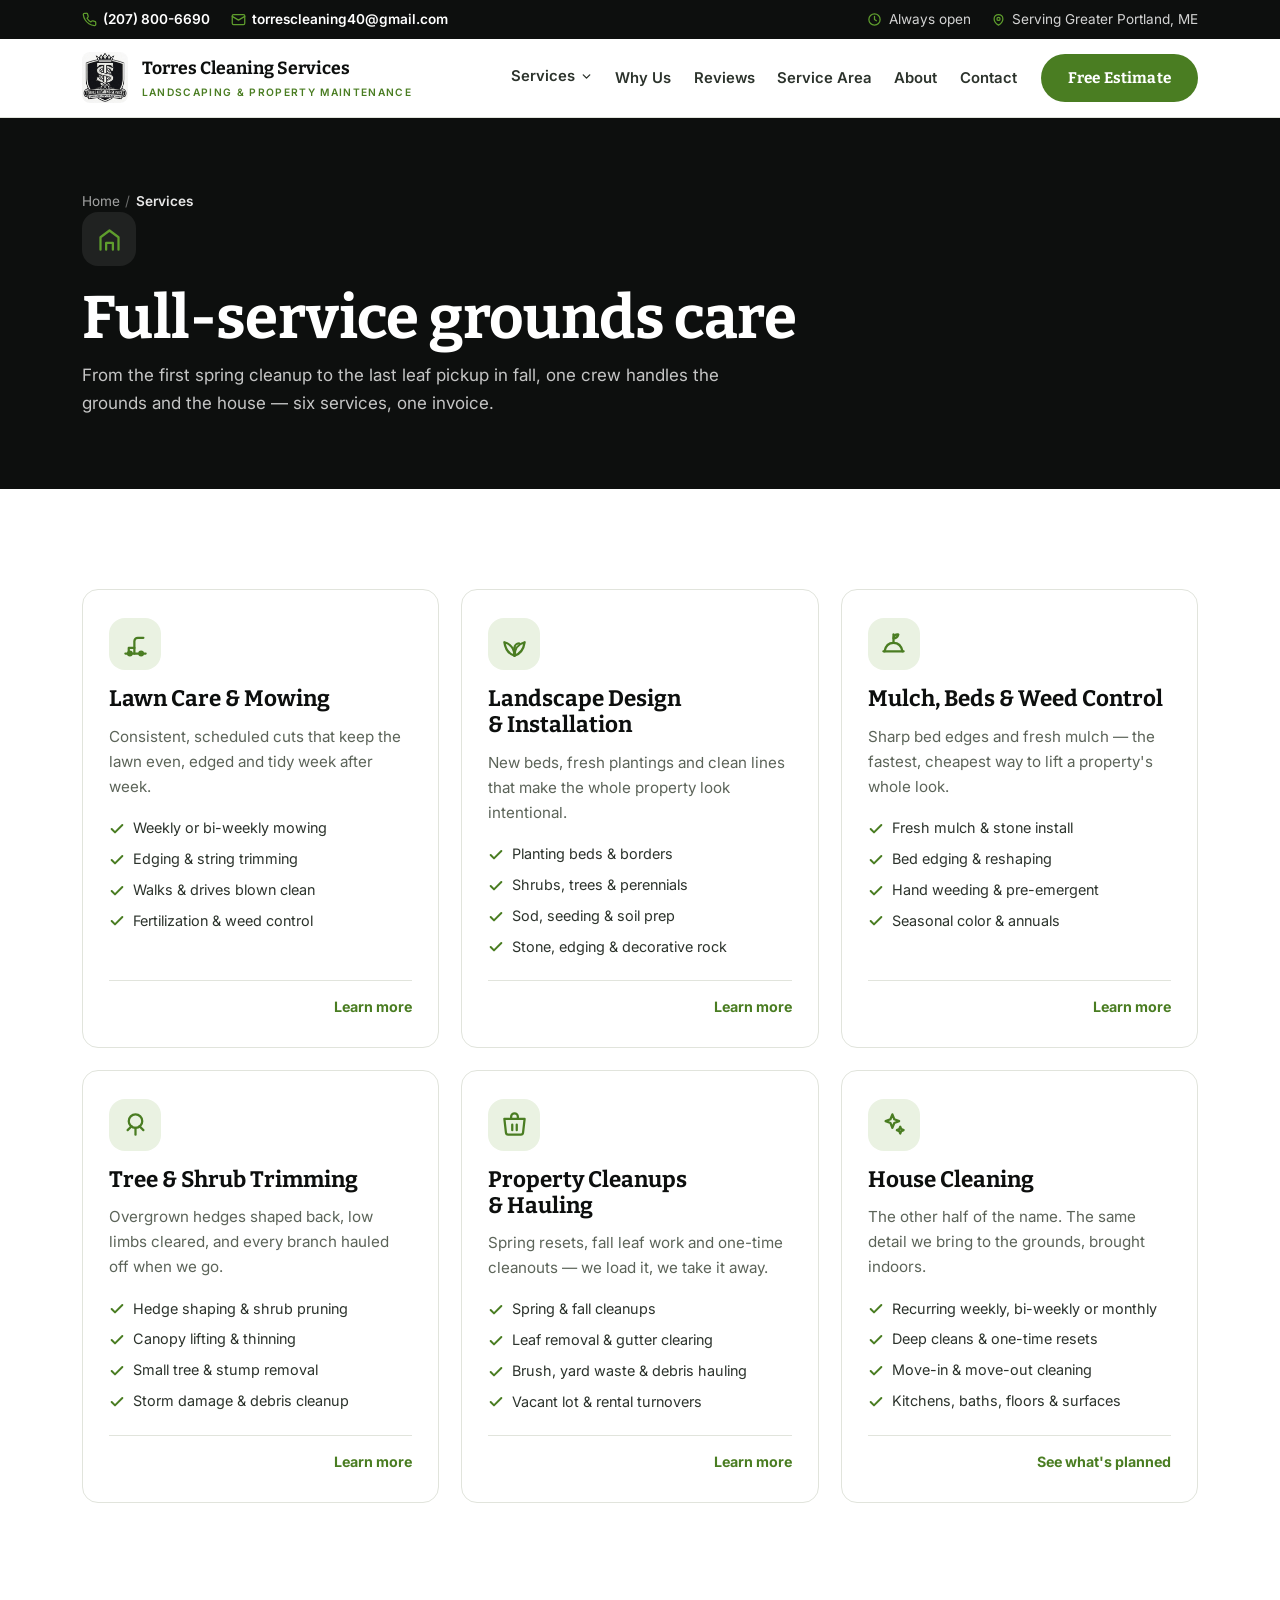
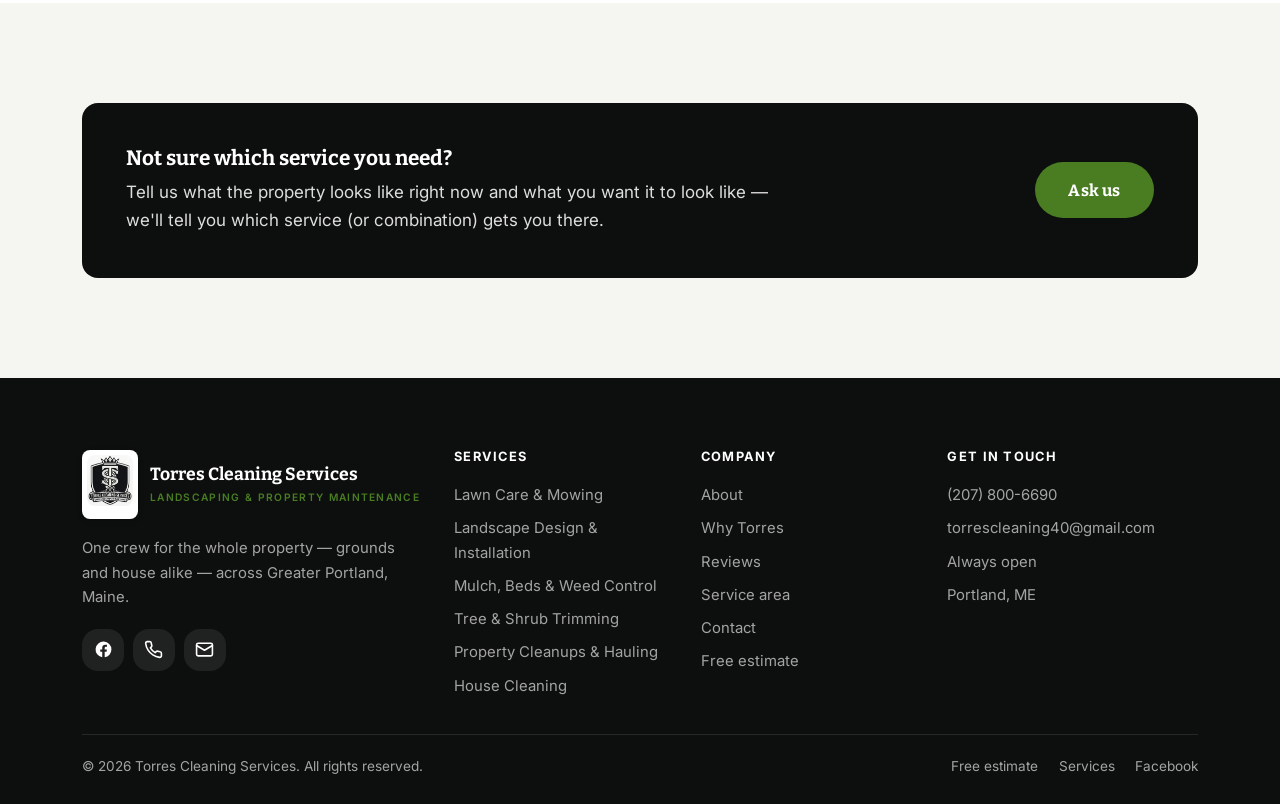
==== commit 2ee524cc: "Rework homepage and site as spec pitch: real design system, honest copy Full pass against the spec-p" ====
--- a/services/index.html
+++ b/services/index.html
@@ -5,11 +5,19 @@
 <meta name="viewport" content="width=device-width, initial-scale=1">
 <title>Services — Torres Cleaning Services</title>
 <meta name="description" content="Lawn care, landscape design, mulch and beds, tree and shrub trimming, property cleanups, and house cleaning. Torres Cleaning Services, Portland, Maine.">
-<meta name="theme-color" content="#0e1013">
+<meta name="theme-color" content="#0d0f0e">
+<link rel="icon" href="../assets/img/favicon.ico" sizes="any">
+<link rel="icon" href="../assets/img/favicon-32.png" type="image/png">
+<link rel="apple-touch-icon" href="../assets/img/apple-touch-icon.png">
+
+<meta property="og:type" content="website">
+<meta property="og:title" content="Services — Torres Cleaning Services">
+<meta property="og:description" content="Lawn care, landscape design, mulch and beds, tree and shrub trimming, property cleanups, and house cleaning. Torres Cleaning Services, Portland, Maine.">
+<meta property="og:image" content="../assets/img/photos/hero-lawn-farmhouse.jpg">
 
 <link rel="preconnect" href="https://fonts.googleapis.com">
 <link rel="preconnect" href="https://fonts.gstatic.com" crossorigin>
-<link rel="stylesheet" href="https://fonts.googleapis.com/css2?family=Inter:wght@400;600;700&family=Oswald:wght@400;500;600&display=swap">
+<link rel="stylesheet" href="https://fonts.googleapis.com/css2?family=Inter:wght@400;600;700&family=Bitter:wght@500;600;700&display=swap">
 <link rel="stylesheet" href="../assets/css/styles.css">
 </head>
 <body>
@@ -20,24 +28,12 @@
 <div class="topbar">
   <div class="container topbar__inner">
     <ul class="topbar__list">
-      <li>
-        <svg viewBox="0 0 24 24" fill="none" stroke="currentColor" stroke-width="2" stroke-linecap="round" stroke-linejoin="round" aria-hidden="true"><path d="M22 16.92v3a2 2 0 0 1-2.18 2 19.79 19.79 0 0 1-8.63-3.07 19.5 19.5 0 0 1-6-6 19.79 19.79 0 0 1-3.07-8.67A2 2 0 0 1 4.11 2h3a2 2 0 0 1 2 1.72c.13.96.36 1.9.7 2.81a2 2 0 0 1-.45 2.11L8.09 9.91a16 16 0 0 0 6 6l1.27-1.27a2 2 0 0 1 2.11-.45c.9.34 1.85.57 2.81.7A2 2 0 0 1 22 16.92z"/></svg>
-        <a href="tel:+12078006690">(207) 800-6690</a>
-      </li>
-      <li>
-        <svg viewBox="0 0 24 24" fill="none" stroke="currentColor" stroke-width="2" stroke-linecap="round" stroke-linejoin="round" aria-hidden="true"><rect x="2" y="4" width="20" height="16" rx="2"/><path d="m2 7 10 6 10-6"/></svg>
-        <a href="mailto:torrescleaning40@gmail.com">torrescleaning40@gmail.com</a>
-      </li>
+      <li><svg viewBox="0 0 24 24" fill="none" stroke="currentColor" stroke-width="2" stroke-linecap="round" stroke-linejoin="round" aria-hidden="true"><path d="M22 16.92v3a2 2 0 0 1-2.18 2 19.79 19.79 0 0 1-8.63-3.07 19.5 19.5 0 0 1-6-6 19.79 19.79 0 0 1-3.07-8.67A2 2 0 0 1 4.11 2h3a2 2 0 0 1 2 1.72c.13.96.36 1.9.7 2.81a2 2 0 0 1-.45 2.11L8.09 9.91a16 16 0 0 0 6 6l1.27-1.27a2 2 0 0 1 2.11-.45c.9.34 1.85.57 2.81.7A2 2 0 0 1 22 16.92z"/></svg><a href="tel:+12078006690">(207) 800-6690</a></li>
+      <li><svg viewBox="0 0 24 24" fill="none" stroke="currentColor" stroke-width="2" stroke-linecap="round" stroke-linejoin="round" aria-hidden="true"><rect x="2" y="4" width="20" height="16" rx="2"/><path d="m2 7 10 6 10-6"/></svg><a href="mailto:torrescleaning40@gmail.com">torrescleaning40@gmail.com</a></li>
     </ul>
     <ul class="topbar__list">
-      <li>
-        <svg viewBox="0 0 24 24" fill="none" stroke="currentColor" stroke-width="2" stroke-linecap="round" stroke-linejoin="round" aria-hidden="true"><circle cx="12" cy="12" r="9"/><path d="M12 7v5l3 2"/></svg>
-        Always open
-      </li>
-      <li>
-        <svg viewBox="0 0 24 24" fill="none" stroke="currentColor" stroke-width="2" stroke-linecap="round" stroke-linejoin="round" aria-hidden="true"><path d="M12 21s-7-4.5-7-10a7 7 0 0 1 14 0c0 5.5-7 10-7 10z"/><circle cx="12" cy="11" r="2.5"/></svg>
-        <span>Serving Greater Portland, ME</span>
-      </li>
+      <li><svg viewBox="0 0 24 24" fill="none" stroke="currentColor" stroke-width="2" stroke-linecap="round" stroke-linejoin="round" aria-hidden="true"><circle cx="12" cy="12" r="9"/><path d="M12 7v5l3 2"/></svg>Always open</li>
+      <li><svg viewBox="0 0 24 24" fill="none" stroke="currentColor" stroke-width="2" stroke-linecap="round" stroke-linejoin="round" aria-hidden="true"><path d="M12 21s-7-4.5-7-10a7 7 0 0 1 14 0c0 5.5-7 10-7 10z"/><circle cx="12" cy="11" r="2.5"/></svg><span>Serving Greater Portland, ME</span></li>
     </ul>
   </div>
 </div>
@@ -64,12 +60,12 @@
           <details class="nav-dropdown">
             <summary>Services <svg class="nav-dropdown__chevron" viewBox="0 0 24 24" fill="none" stroke="currentColor" stroke-width="2.5" stroke-linecap="round" stroke-linejoin="round" aria-hidden="true"><path d="m6 9 6 6 6-6"/></svg></summary>
             <div class="nav-dropdown__panel">
-          <a href="index.html" class="is-overview">Services Overview</a>
-          <a href="lawn-care-mowing.html">Lawn Care &amp; Mowing</a>
-          <a href="landscape-design-installation.html">Landscape Design &amp; Installation</a>
-          <a href="mulch-beds-weed-control.html">Mulch, Beds &amp; Weed Control</a>
-          <a href="tree-shrub-trimming.html">Tree &amp; Shrub Trimming</a>
-          <a href="property-cleanups-hauling.html">Property Cleanups &amp; Hauling</a>
+              <a href="index.html" class="is-overview">Services Overview</a>
+              <a href="lawn-care-mowing.html">Lawn Care &amp; Mowing</a>
+              <a href="landscape-design-installation.html">Landscape Design &amp; Installation</a>
+              <a href="mulch-beds-weed-control.html">Mulch, Beds &amp; Weed Control</a>
+              <a href="tree-shrub-trimming.html">Tree &amp; Shrub Trimming</a>
+              <a href="property-cleanups-hauling.html">Property Cleanups &amp; Hauling</a>
             </div>
           </details>
         </li>
@@ -90,7 +86,7 @@
     <p class="breadcrumb"><a href="../index.html">Home</a> <span class="sep">/</span> <span>Services</span></p>
     <div class="page-hero__icon"><svg viewBox="0 0 24 24" fill="none" stroke="currentColor" stroke-width="2" stroke-linecap="round" stroke-linejoin="round" aria-hidden="true"><path d="M4 21V10l8-6 8 6v11"/><path d="M9 21v-6h6v6"/></svg></div>
     <h1>Full-service grounds care</h1>
-    <p>Grounds and interiors both. From a weekly mow to a full yard cleanup to a house that needs resetting — one crew, one invoice.</p>
+    <p>From the first spring cleanup to the last leaf pickup in fall, one crew handles the grounds and the house — six services, one invoice.</p>
   </div>
 </section>
 
@@ -108,7 +104,7 @@
           <li><svg viewBox="0 0 24 24" fill="none" stroke="currentColor" stroke-width="3" stroke-linecap="round" stroke-linejoin="round" aria-hidden="true"><path d="m20 6-11 11-5-5"/></svg>Fertilization &amp; weed control</li>
         </ul>
         <div class="card__foot">
-          <a class="card__link" href="lawn-care-mowing.html">Learn more &rarr;</a>
+          <a class="card__link" href="lawn-care-mowing.html">Learn more</a>
         </div>
       </article>
 
@@ -123,7 +119,7 @@
           <li><svg viewBox="0 0 24 24" fill="none" stroke="currentColor" stroke-width="3" stroke-linecap="round" stroke-linejoin="round" aria-hidden="true"><path d="m20 6-11 11-5-5"/></svg>Stone, edging &amp; decorative rock</li>
         </ul>
         <div class="card__foot">
-          <a class="card__link" href="landscape-design-installation.html">Learn more &rarr;</a>
+          <a class="card__link" href="landscape-design-installation.html">Learn more</a>
         </div>
       </article>
 
@@ -138,7 +134,7 @@
           <li><svg viewBox="0 0 24 24" fill="none" stroke="currentColor" stroke-width="3" stroke-linecap="round" stroke-linejoin="round" aria-hidden="true"><path d="m20 6-11 11-5-5"/></svg>Seasonal color &amp; annuals</li>
         </ul>
         <div class="card__foot">
-          <a class="card__link" href="mulch-beds-weed-control.html">Learn more &rarr;</a>
+          <a class="card__link" href="mulch-beds-weed-control.html">Learn more</a>
         </div>
       </article>
 
@@ -153,7 +149,7 @@
           <li><svg viewBox="0 0 24 24" fill="none" stroke="currentColor" stroke-width="3" stroke-linecap="round" stroke-linejoin="round" aria-hidden="true"><path d="m20 6-11 11-5-5"/></svg>Storm damage &amp; debris cleanup</li>
         </ul>
         <div class="card__foot">
-          <a class="card__link" href="tree-shrub-trimming.html">Learn more &rarr;</a>
+          <a class="card__link" href="tree-shrub-trimming.html">Learn more</a>
         </div>
       </article>
 
@@ -168,7 +164,7 @@
           <li><svg viewBox="0 0 24 24" fill="none" stroke="currentColor" stroke-width="3" stroke-linecap="round" stroke-linejoin="round" aria-hidden="true"><path d="m20 6-11 11-5-5"/></svg>Vacant lot &amp; rental turnovers</li>
         </ul>
         <div class="card__foot">
-          <a class="card__link" href="property-cleanups-hauling.html">Learn more &rarr;</a>
+          <a class="card__link" href="property-cleanups-hauling.html">Learn more</a>
         </div>
       </article>
 
@@ -183,7 +179,7 @@
           <li><svg viewBox="0 0 24 24" fill="none" stroke="currentColor" stroke-width="3" stroke-linecap="round" stroke-linejoin="round" aria-hidden="true"><path d="m20 6-11 11-5-5"/></svg>Kitchens, baths, floors &amp; surfaces</li>
         </ul>
         <div class="card__foot">
-          <a class="card__link" href="../estimate.html">Get a quote &rarr;</a>
+          <a class="card__link" href="house-cleaning.html">See what's planned</a>
         </div>
       </article>
     </div>
@@ -215,17 +211,12 @@
             <span class="brand__tag">Landscaping &amp; Property Maintenance</span>
           </span>
         </a>
-        <p class="footer-about">Reliable, affordable and detail-oriented. Lawn care, landscaping, yard cleanups and house cleaning across Greater Portland, Maine.</p>
+        <p class="footer-about">One crew for the whole property — grounds and house alike —
+        across Greater Portland, Maine.</p>
         <div class="social">
-          <a href="https://www.facebook.com/profile.php?id=61591036726888" target="_blank" rel="noopener" aria-label="Torres Cleaning Services on Facebook">
-            <svg viewBox="0 0 24 24" fill="currentColor" aria-hidden="true"><path d="M22 12a10 10 0 1 0-11.6 9.9v-7H7.9V12h2.5V9.8c0-2.5 1.5-3.9 3.8-3.9 1.1 0 2.2.2 2.2.2v2.5h-1.3c-1.2 0-1.6.8-1.6 1.6V12h2.8l-.4 2.9h-2.4v7A10 10 0 0 0 22 12z"/></svg>
-          </a>
-          <a href="tel:+12078006690" aria-label="Call Torres Cleaning Services">
-            <svg viewBox="0 0 24 24" fill="none" stroke="currentColor" stroke-width="2" stroke-linecap="round" stroke-linejoin="round" aria-hidden="true"><path d="M22 16.92v3a2 2 0 0 1-2.18 2 19.79 19.79 0 0 1-8.63-3.07 19.5 19.5 0 0 1-6-6 19.79 19.79 0 0 1-3.07-8.67A2 2 0 0 1 4.11 2h3a2 2 0 0 1 2 1.72c.13.96.36 1.9.7 2.81a2 2 0 0 1-.45 2.11L8.09 9.91a16 16 0 0 0 6 6l1.27-1.27a2 2 0 0 1 2.11-.45c.9.34 1.85.57 2.81.7A2 2 0 0 1 22 16.92z"/></svg>
-          </a>
-          <a href="mailto:torrescleaning40@gmail.com" aria-label="Email Torres Cleaning Services">
-            <svg viewBox="0 0 24 24" fill="none" stroke="currentColor" stroke-width="2" stroke-linecap="round" stroke-linejoin="round" aria-hidden="true"><rect x="2" y="4" width="20" height="16" rx="2"/><path d="m2 7 10 6 10-6"/></svg>
-          </a>
+          <a href="https://www.facebook.com/profile.php?id=61591036726888" target="_blank" rel="noopener" aria-label="Torres Cleaning Services on Facebook"><svg viewBox="0 0 24 24" fill="currentColor" aria-hidden="true"><path d="M22 12a10 10 0 1 0-11.6 9.9v-7H7.9V12h2.5V9.8c0-2.5 1.5-3.9 3.8-3.9 1.1 0 2.2.2 2.2.2v2.5h-1.3c-1.2 0-1.6.8-1.6 1.6V12h2.8l-.4 2.9h-2.4v7A10 10 0 0 0 22 12z"/></svg></a>
+          <a href="tel:+12078006690" aria-label="Call Torres Cleaning Services"><svg viewBox="0 0 24 24" fill="none" stroke="currentColor" stroke-width="2" stroke-linecap="round" stroke-linejoin="round" aria-hidden="true"><path d="M22 16.92v3a2 2 0 0 1-2.18 2 19.79 19.79 0 0 1-8.63-3.07 19.5 19.5 0 0 1-6-6 19.79 19.79 0 0 1-3.07-8.67A2 2 0 0 1 4.11 2h3a2 2 0 0 1 2 1.72c.13.96.36 1.9.7 2.81a2 2 0 0 1-.45 2.11L8.09 9.91a16 16 0 0 0 6 6l1.27-1.27a2 2 0 0 1 2.11-.45c.9.34 1.85.57 2.81.7A2 2 0 0 1 22 16.92z"/></svg></a>
+          <a href="mailto:torrescleaning40@gmail.com" aria-label="Email Torres Cleaning Services"><svg viewBox="0 0 24 24" fill="none" stroke="currentColor" stroke-width="2" stroke-linecap="round" stroke-linejoin="round" aria-hidden="true"><rect x="2" y="4" width="20" height="16" rx="2"/><path d="m2 7 10 6 10-6"/></svg></a>
         </div>
       </div>
 
@@ -237,7 +228,7 @@
           <li><a href="mulch-beds-weed-control.html">Mulch, Beds &amp; Weed Control</a></li>
           <li><a href="tree-shrub-trimming.html">Tree &amp; Shrub Trimming</a></li>
           <li><a href="property-cleanups-hauling.html">Property Cleanups &amp; Hauling</a></li>
-          <li><a href="index.html#house-cleaning">House Cleaning</a></li>
+          <li><a href="house-cleaning.html">House Cleaning</a></li>
         </ul>
       </div>
 
@@ -277,22 +268,8 @@
 
 <!-- Sticky mobile action bar -->
 <div class="call-bar">
-  <a class="btn btn--dark" href="tel:+12078006690">
-    <svg viewBox="0 0 24 24" fill="none" stroke="currentColor" stroke-width="2" stroke-linecap="round" stroke-linejoin="round" aria-hidden="true"><path d="M22 16.92v3a2 2 0 0 1-2.18 2 19.79 19.79 0 0 1-8.63-3.07 19.5 19.5 0 0 1-6-6 19.79 19.79 0 0 1-3.07-8.67A2 2 0 0 1 4.11 2h3a2 2 0 0 1 2 1.72c.13.96.36 1.9.7 2.81a2 2 0 0 1-.45 2.11L8.09 9.91a16 16 0 0 0 6 6l1.27-1.27a2 2 0 0 1 2.11-.45c.9.34 1.85.57 2.81.7A2 2 0 0 1 22 16.92z"/></svg>
-    Call
-  </a>
+  <a class="btn btn--dark" href="tel:+12078006690"><svg viewBox="0 0 24 24" fill="none" stroke="currentColor" stroke-width="2" stroke-linecap="round" stroke-linejoin="round" aria-hidden="true"><path d="M22 16.92v3a2 2 0 0 1-2.18 2 19.79 19.79 0 0 1-8.63-3.07 19.5 19.5 0 0 1-6-6 19.79 19.79 0 0 1-3.07-8.67A2 2 0 0 1 4.11 2h3a2 2 0 0 1 2 1.72c.13.96.36 1.9.7 2.81a2 2 0 0 1-.45 2.11L8.09 9.91a16 16 0 0 0 6 6l1.27-1.27a2 2 0 0 1 2.11-.45c.9.34 1.85.57 2.81.7A2 2 0 0 1 22 16.92z"/></svg>Call</a>
   <a class="btn btn--primary" href="../estimate.html">Free estimate</a>
-</div>
-
-
-
-<!-- Mockup-only helper. Delete this block before launch. -->
-<div class="ph-bar" id="ph-bar">
-  <label>
-    <input type="checkbox" id="ph-toggle">
-    Highlight placeholder copy
-  </label>
-  <span class="ph-count" id="ph-count">0</span>
 </div>
 
 <script src="../assets/js/main.js"></script>
--- a/assets/css/styles.css
+++ b/assets/css/styles.css
@@ -1,43 +1,59 @@
 /* ==========================================================================
    Torres Cleaning Services — Landscaping & Property Maintenance
-   Homepage mockup stylesheet. No build step, no framework.
-
-   Palette is drawn from the crest logo: near-black charcoal and off-white,
-   with a grass green brought in as the single accent.
+   Spec-pitch rework. Plain HTML, one stylesheet, no build step.
+
+   Palette: one derived near-black ("ink"), a single accent green reserved
+   for icons/rules/dark-ground text (never small text-on-white — see
+   --green-dark for that), off-white surfaces. Display type is Bitter, a
+   slab serif chosen because the crest's own ribbon lettering is a bold
+   serif, not a condensed sans — see DESIGN_PLAN for the full reasoning.
    ========================================================================== */
 
 :root {
-  /* Crest neutrals */
-  --ink:        #14171b;
-  --ink-2:      #333a40;
-  --muted:      #6a7278;
-  --charcoal:   #23272e;
-  --charcoal-2: #171a1f;
-  --charcoal-3: #0e1013;
-
-  /* Accent */
-  --green:      #5f9e2d;
-  --green-dark: #4a7d22;
-  --green-tint: #eaf2e2;
+  /* Ink — one derived dark reference (faint green undertone, sampled near
+     the shadow tone in the real job photos) instead of several arbitrary
+     near-blacks. Dark surfaces and overlays are alpha tints of this one
+     value, not separate hex picks. */
+  --ink:        #0d0f0e;
+  --ink-2:      #2c332c;
+  --muted:      #5c6459;
+  --line:       #e1e4dc;
+  --stone:      #f5f6f1;
+  --white:      #ffffff;
+
+  /* Accent. --green is reserved for icons, rules, and dark/photo grounds —
+     at ~3.3:1 on white it fails AA for text, so it never carries text or a
+     button background on a light surface. --green-dark (~4.9:1 on white)
+     is the one interactive color: every link, button, and icon-on-white. */
+  --green:        #5f9e2d;
+  --green-dark:   #4a7d22;
+  --green-darker: #3d6a1c; /* small text on --green-tint needs this, not --green-dark
+                              (4.3:1 on that lighter ground — under AA) */
+  --green-tint:   #eaf2e2;
   --green-tint-2: #f4f8ef;
-  --gold:       #d9a52b;
-
-  /* Surfaces */
-  --white:   #ffffff;
-  --stone:   #f6f7f4;
-  --line:    #e2e5df;
 
   /* Type */
   --font: "Inter", "Segoe UI", system-ui, -apple-system, "Helvetica Neue", Arial, sans-serif;
-  --font-display: "Oswald", "Haettenschweiler", "Arial Narrow Bold", var(--font);
-
-  /* Space & shape */
+  --font-display: "Bitter", Georgia, "Times New Roman", serif;
+
+  /* Type scale — a real ratio filling the old h2-to-h3 gap. */
+  --step-cap:  .875rem;                    /* 14px  — labels, captions */
+  --step-body: 1rem;                       /* 17px  — body text */
+  --step-sub:  clamp(1.25rem, 2vw, 1.4rem);   /* 21–22px — card/feature headings */
+  --step-h3:   clamp(1.55rem, 3vw, 1.9rem);   /* 25–30px — subsection headings */
+  --step-h2:   clamp(2.05rem, 4.5vw, 2.75rem); /* 33–44px — section headings */
+  --step-h1:   clamp(2.5rem, 6vw, 3.75rem);    /* 40–60px — page/hero heading */
+
+  /* Shape — three steps plus pill, nothing ad hoc. */
+  --radius-sm: 8px;   /* controls: inputs, small buttons-as-chips, menu rows */
+  --radius-md: 16px;  /* cards, icon badges, panels */
+  --radius-lg: 24px;  /* large photo frames, hero-scale surfaces */
+  --radius-pill: 999px; /* buttons only */
+
   --container: 1160px;
-  --radius:    12px;
-  --radius-lg: 18px;
-  --shadow-sm: 0 1px 2px rgba(20, 23, 27, .06), 0 2px 8px rgba(20, 23, 27, .05);
-  --shadow-md: 0 6px 18px rgba(20, 23, 27, .09), 0 2px 6px rgba(20, 23, 27, .04);
-  --shadow-lg: 0 18px 48px rgba(14, 16, 19, .22);
+  --shadow-sm: 0 1px 2px rgba(13, 15, 14, .06), 0 2px 8px rgba(13, 15, 14, .05);
+  --shadow-md: 0 6px 18px rgba(13, 15, 14, .09), 0 2px 6px rgba(13, 15, 14, .04);
+  --shadow-lg: 0 20px 52px rgba(13, 15, 14, .24);
 }
 
 *, *::before, *::after { box-sizing: border-box; }
@@ -58,17 +74,11 @@
   -webkit-font-smoothing: antialiased;
 }
 
-h1, h2, h3, h4 { margin: 0 0 .5em; color: var(--ink); line-height: 1.15; }
-
-h1, h2 {
-  font-family: var(--font-display);
-  font-weight: 600;
-  text-transform: uppercase;
-  letter-spacing: .01em;
-}
-h1 { font-size: clamp(2.3rem, 5.4vw, 3.8rem); }
-h2 { font-size: clamp(1.75rem, 3.6vw, 2.6rem); }
-h3 { font-size: 1.16rem; font-weight: 700; letter-spacing: -.01em; }
+h1, h2, h3, h4 { margin: 0 0 .5em; color: var(--ink); line-height: 1.16; font-family: var(--font-display); font-weight: 700; text-wrap: balance; }
+h1 { font-size: var(--step-h1); letter-spacing: -.01em; }
+h2 { font-size: var(--step-h2); letter-spacing: -.01em; }
+h3 { font-size: var(--step-h3); }
+h4 { font-size: var(--step-sub); }
 
 p { margin: 0 0 1rem; }
 a { color: var(--green-dark); }
@@ -78,31 +88,26 @@
 
 .section { padding: clamp(56px, 8vw, 100px) 0; }
 .section--stone { background: var(--stone); }
-
-.section-head { max-width: 680px; margin: 0 auto clamp(34px, 5vw, 56px); text-align: center; }
+.section--ink {
+  background: var(--ink);
+  color: rgba(255,255,255,.82);
+}
+.section--ink h2, .section--ink h3 { color: #fff; }
+
+.section-head { max-width: 680px; margin: 0 0 clamp(28px, 4vw, 44px); }
 .section-head p { color: var(--muted); font-size: 1.06rem; margin-bottom: 0; }
-
-.eyebrow {
-  display: inline-block;
-  font-family: var(--font-display);
-  font-size: .82rem;
-  font-weight: 600;
-  letter-spacing: .18em;
-  text-transform: uppercase;
-  color: var(--green-dark);
-  margin-bottom: .6rem;
-}
-
-.rule {
-  width: 62px; height: 3px;
-  background: var(--green);
-  border: 0;
-  margin: 0 auto 1.1rem;
-}
-.section-head--left { margin-inline: 0; text-align: left; }
-.section-head--left .rule { margin-inline: 0; }
+.section-head--center { margin-inline: auto; text-align: center; }
+
+/* No eyebrow-and-rule component. Section identity comes from the type
+   scale and layout shape, not a small-caps kicker line repeated on every
+   section — the one exception is the numbered process steps, which are a
+   genuine sequence. */
 
 /* ------------------------------ Buttons -------------------------------- */
+/* Pill-shaped — a clearly different silhouette from the rounded-rectangle
+   cards, and a single deliberate choice rather than one more radius value.
+   No hover-lift/shadow-grow: the only motion left is a background-color
+   change, which is state feedback, not ambient animation. */
 
 .btn {
   display: inline-flex;
@@ -111,76 +116,45 @@
   gap: .55em;
   padding: .9em 1.7em;
   border: 1px solid transparent;
-  border-radius: 6px;
+  border-radius: var(--radius-pill);
   font-family: var(--font-display);
   font-size: .96rem;
-  font-weight: 500;
-  letter-spacing: .07em;
-  text-transform: uppercase;
+  font-weight: 700;
+  letter-spacing: .01em;
   line-height: 1.2;
   text-decoration: none;
   cursor: pointer;
-  transition: transform .15s ease, background-color .15s ease, box-shadow .15s ease, color .15s ease;
-}
-.btn:hover  { transform: translateY(-1px); }
-.btn:active { transform: translateY(0); }
+  transition: background-color .15s ease, border-color .15s ease, color .15s ease;
+}
 .btn:focus-visible { outline: 3px solid var(--green); outline-offset: 3px; }
 .btn svg { width: 18px; height: 18px; flex: none; }
 
-.btn--primary { background: var(--green); color: #fff; box-shadow: var(--shadow-md); }
-.btn--primary:hover { background: var(--green-dark); }
-
-.btn--dark { background: var(--charcoal); color: #fff; box-shadow: var(--shadow-md); }
-.btn--dark:hover { background: var(--charcoal-2); }
+.btn--primary { background: var(--green-dark); color: #fff; }
+.btn--primary:hover { background: #3d6a1c; }
+
+.btn--dark { background: var(--ink); color: #fff; }
+.btn--dark:hover { background: #000; }
 
 .btn--ghost { background: transparent; color: var(--ink); border-color: var(--line); }
 .btn--ghost:hover { background: var(--stone); border-color: #cfd4ca; }
 
-.btn--on-dark { background: rgba(255,255,255,.1); color: #fff; border-color: rgba(255,255,255,.42); }
-.btn--on-dark:hover { background: rgba(255,255,255,.2); }
+.btn--on-dark { background: rgba(255,255,255,.12); color: #fff; border-color: rgba(255,255,255,.4); }
+.btn--on-dark:hover { background: rgba(255,255,255,.22); }
 
 .btn--lg { padding: 1.05em 2em; font-size: 1.02rem; }
 .btn--block { width: 100%; }
 
 /* ---------------------------- Placeholders ------------------------------ */
-/* Any copy still waiting on a real business detail is wrapped in .ph so it
-   can be found — and visibly flagged — before this goes anywhere near live. */
-
+/* Every piece of copy still waiting on a real business detail is wrapped in
+   .ph. The marking system stays in the source so it's still greppable and
+   auditable — `grep -n 'class="ph"'` — but the visible toggle widget that
+   used to sit over the page has been removed from this build; a prospect
+   should never see a control labelled "highlight placeholder copy." */
 .ph { font-style: normal; }
-body.show-ph .ph {
-  background: #fff3c4;
-  box-shadow: 0 0 0 2px #fff3c4;
-  border-radius: 3px;
-  outline: 1px dashed #bf931a;
-}
-
-.ph-bar {
-  position: fixed;
-  right: 16px; bottom: 16px;
-  z-index: 90;
-  display: flex;
-  align-items: center;
-  gap: .7em;
-  padding: .55em .95em .55em .8em;
-  background: var(--charcoal-3);
-  color: #fff;
-  border-radius: 999px;
-  box-shadow: var(--shadow-lg);
-  font-size: .82rem;
-  font-weight: 600;
-}
-.ph-bar label { display: inline-flex; align-items: center; gap: .5em; cursor: pointer; }
-.ph-bar input { accent-color: var(--green); width: 15px; height: 15px; cursor: pointer; }
-.ph-bar .ph-count {
-  background: rgba(255,255,255,.16);
-  border-radius: 999px;
-  padding: .1em .65em;
-  font-variant-numeric: tabular-nums;
-}
 
 /* ------------------------------- Header --------------------------------- */
 
-.topbar { background: var(--charcoal-3); color: rgba(255,255,255,.82); font-size: .85rem; }
+.topbar { background: var(--ink); color: rgba(255,255,255,.82); font-size: .85rem; }
 .topbar__inner {
   display: flex; flex-wrap: wrap; align-items: center; justify-content: space-between;
   gap: .4em 1.4em; padding-block: .6em;
@@ -202,7 +176,7 @@
 
 .brand { display: inline-flex; align-items: center; gap: .8em; text-decoration: none; }
 .brand > span { display: block; }
-.brand__crest { width: 46px; height: 51px; flex: none; color: var(--charcoal); object-fit: contain; border-radius: 6px; }
+.brand__crest { width: 46px; height: 51px; flex: none; color: var(--ink); object-fit: contain; border-radius: var(--radius-sm); }
 
 /* A small white mount behind the crest photo so it reads as a patch rather
    than a floating image cutout wherever it sits on a dark background. */
@@ -210,28 +184,25 @@
   display: inline-flex; flex: none;
   padding: 5px;
   background: #fff;
-  border-radius: 9px;
+  border-radius: var(--radius-sm);
   box-shadow: var(--shadow-sm);
 }
 .brand__name {
   font-family: var(--font-display);
-  font-weight: 600;
-  font-size: 1.14rem;
-  text-transform: uppercase;
-  letter-spacing: .06em;
+  font-weight: 700;
+  font-size: 1.1rem;
   color: var(--ink);
   line-height: 1.1;
   white-space: nowrap;
 }
 .brand__tag {
   display: block;
-  font-family: var(--font-display);
   font-size: .64rem;
-  font-weight: 400;
-  letter-spacing: .17em;
+  font-weight: 600;
+  letter-spacing: .13em;
   text-transform: uppercase;
   color: var(--green-dark);
-  margin-top: .15em;
+  margin-top: .2em;
   white-space: nowrap;
 }
 
@@ -239,11 +210,8 @@
 .nav__list { display: flex; align-items: center; gap: 1.4rem; margin: 0; padding: 0; list-style: none; }
 .nav__list a {
   text-decoration: none;
-  font-family: var(--font-display);
-  font-weight: 400;
+  font-weight: 600;
   font-size: .93rem;
-  letter-spacing: .07em;
-  text-transform: uppercase;
   color: var(--ink-2);
   padding: .35em 0;
   border-bottom: 2px solid transparent;
@@ -258,11 +226,8 @@
   display: flex; align-items: center; gap: .35em;
   cursor: pointer;
   list-style: none;
-  font-family: var(--font-display);
-  font-weight: 400;
+  font-weight: 600;
   font-size: .93rem;
-  letter-spacing: .07em;
-  text-transform: uppercase;
   color: var(--ink-2);
   padding: .35em 0;
   border-bottom: 2px solid transparent;
@@ -280,25 +245,21 @@
   padding: 8px;
   background: #fff;
   border: 1px solid var(--line);
-  border-radius: 12px;
+  border-radius: var(--radius-md);
   box-shadow: var(--shadow-md);
   z-index: 90;
 }
 .nav-dropdown__panel a {
   padding: .65em .8em;
-  border-radius: 8px;
-  border-bottom: none;
-  font-family: var(--font-display);
-  font-weight: 400;
-  font-size: .82rem;
-  letter-spacing: .05em;
-  text-transform: uppercase;
+  border-radius: var(--radius-sm);
+  font-weight: 600;
+  font-size: .89rem;
   color: var(--ink-2);
   text-decoration: none;
   white-space: nowrap;
 }
 .nav-dropdown__panel a:hover { background: var(--stone); color: var(--ink); }
-.nav-dropdown__panel a.is-overview { color: var(--green-dark); border-bottom: 1px solid var(--line); border-radius: 8px 8px 0 0; margin-bottom: 4px; padding-bottom: .8em; }
+.nav-dropdown__panel a.is-overview { color: var(--green-dark); border-bottom: 1px solid var(--line); border-radius: var(--radius-sm) var(--radius-sm) 0 0; margin-bottom: 4px; padding-bottom: .8em; }
 
 /* On phones the four-item top bar ate ~240px above the fold; keep the two
    items a visitor actually taps and drop the informational pair. */
@@ -311,8 +272,8 @@
 /* The no-wrap brand lockup needs to shrink to clear the menu button on phones. */
 @media (max-width: 620px) {
   .brand__crest { width: 36px; height: 42px; }
-  .brand__name  { font-size: .88rem; letter-spacing: .04em; }
-  .brand__tag   { font-size: .56rem; letter-spacing: .11em; white-space: normal; }
+  .brand__name  { font-size: .92rem; }
+  .brand__tag   { font-size: .58rem; white-space: normal; }
   .site-header__inner { min-height: 68px; }
 }
 
@@ -322,7 +283,7 @@
   align-items: center; justify-content: center;
   background: transparent;
   border: 1px solid var(--line);
-  border-radius: 8px;
+  border-radius: var(--radius-sm);
   cursor: pointer;
   color: var(--ink);
 }
@@ -357,202 +318,200 @@
 }
 
 /* -------------------------------- Hero ---------------------------------- */
+/* Full-bleed real job photo. No synthetic estimate-card widget, no floating
+   badge chips — the photo is the credibility, given real scale. A simple
+   two-stop gradient carries the text contrast instead of the old four-stop
+   treatment. */
 
 .hero {
   position: relative;
   overflow: hidden;
-  color: rgba(255,255,255,.84);
+  color: rgba(255,255,255,.86);
   background:
-    linear-gradient(103deg, rgba(14,16,19,.82) 0%, rgba(14,16,19,.62) 46%, rgba(23,26,31,.3) 100%),
+    linear-gradient(90deg, rgba(13,15,14,.86) 0%, rgba(13,15,14,.38) 72%),
     url("../img/photos/hero-lawn-farmhouse.jpg") center 32% / cover no-repeat,
-    #171a1f;
-  padding: clamp(56px, 8vw, 104px) 0 clamp(60px, 9vw, 112px);
-}
-/* Soft green light-leak, sitting over the lawn photo. */
-.hero::after {
-  content: "";
-  position: absolute; inset: auto -10% -55% 40%;
-  height: 78%;
-  background: radial-gradient(60% 60% at 50% 50%, rgba(95,158,45,.36) 0%, transparent 70%);
-  pointer-events: none;
-}
-
-.hero__grid {
-  position: relative; z-index: 1;
-  display: grid;
-  grid-template-columns: 1.1fr .9fr;
-  gap: clamp(36px, 5vw, 68px);
-  align-items: center;
-}
-@media (max-width: 940px) { .hero__grid { grid-template-columns: 1fr; } }
-
-.hero__badge {
-  display: inline-flex; align-items: center; gap: .6em;
-  padding: .42em 1em .42em .55em;
-  background: rgba(255,255,255,.08);
-  border: 1px solid rgba(255,255,255,.2);
-  border-radius: 999px;
-  font-size: .85rem; font-weight: 600; color: #fff;
-  margin-bottom: 1.3rem;
-}
-.hero__badge .stars { display: inline-flex; gap: 1px; color: var(--gold); }
-.hero__badge svg { width: 15px; height: 15px; }
-
-.hero__title { color: #fff; margin-bottom: .55em; }
-.hero__title .accent { color: var(--green); }
-
-.hero__lede { font-size: 1.14rem; color: rgba(255,255,255,.78); max-width: 50ch; margin-bottom: 1.9rem; }
-.hero__cta { display: flex; flex-wrap: wrap; gap: .85rem; margin-bottom: 2rem; }
+    #14160f;
+  padding: clamp(72px, 12vw, 152px) 0 clamp(64px, 9vw, 108px);
+}
+
+.hero__copy { position: relative; z-index: 1; max-width: 40rem; }
+.hero__title { color: #fff; margin-bottom: .5em; }
+.hero__lede { font-size: 1.16rem; color: rgba(255,255,255,.82); max-width: 46ch; margin-bottom: 2rem; }
+.hero__cta { display: flex; flex-wrap: wrap; gap: .85rem; margin-bottom: 2.2rem; }
 
 .hero__points {
   display: flex; flex-wrap: wrap; gap: .7em 1.7em;
   margin: 0; padding: 1.5rem 0 0; list-style: none;
-  border-top: 1px solid rgba(255,255,255,.14);
-}
-.hero__points li { display: inline-flex; align-items: center; gap: .5em; font-size: .92rem; font-weight: 600; color: rgba(255,255,255,.9); }
+  border-top: 1px solid rgba(255,255,255,.16);
+}
+.hero__points li { display: inline-flex; align-items: center; gap: .5em; font-size: .92rem; font-weight: 600; color: rgba(255,255,255,.92); }
 .hero__points svg { width: 19px; height: 19px; color: var(--green); flex: none; }
 
-/* Hero card — an estimate summary, standing in for a project photo. */
-.hero__visual { position: relative; }
-.hero-card {
-  position: relative;
-  z-index: 2;
+/* --------------------------- Credibility band ---------------------------- */
+/* Replaces the old three-cell stats grid. Asymmetric: the crest rendered
+   large as a real design element, paired with an owner's-voice statement
+   rather than three unverifiable numbers. */
+
+.credibility {
+  background: var(--ink);
+  color: rgba(255,255,255,.86);
+}
+.credibility__grid {
+  display: grid;
+  grid-template-columns: auto 1fr;
+  gap: clamp(28px, 5vw, 56px);
+  align-items: center;
+}
+@media (max-width: 780px) {
+  .credibility__grid { grid-template-columns: 1fr; text-align: center; }
+  .credibility__crest-mount { margin-inline: auto; }
+}
+/* The crest photo has a filled cream background, not a transparent one, so
+   recoloring it (e.g. brightness/invert) turns the whole frame into a solid
+   block instead of a legible mark. Mounted on its own white card at real
+   scale instead — the crest as a genuine design element, not a filter trick. */
+.credibility__crest-mount {
+  flex: none;
+  width: clamp(120px, 13vw, 168px);
+  padding: 14px;
   background: #fff;
-  border-radius: var(--radius-lg);
+  border-radius: var(--radius-md);
   box-shadow: var(--shadow-lg);
-  padding: 26px;
-  color: var(--ink-2);
-}
-.hero-card__top {
-  display: flex; align-items: center; gap: .8em;
-  padding-bottom: 16px; margin-bottom: 16px;
-  border-bottom: 1px solid var(--line);
-}
-.hero-card__top .brand__crest { width: 38px; height: 45px; }
-.hero-card__top > span { display: block; }
-.hero-card__title { display: block; font-family: var(--font-display); text-transform: uppercase; letter-spacing: .05em; font-size: 1rem; color: var(--ink); line-height: 1.2; }
-.hero-card__sub { display: block; font-size: .78rem; color: var(--muted); }
-
-.hero-card__rows { display: grid; gap: 10px; }
-.hero-card__row {
-  display: flex; align-items: center; gap: .75em;
-  padding: 12px 14px;
-  background: var(--stone);
-  border-radius: 9px;
-  font-size: .92rem; font-weight: 600; color: var(--ink-2);
-}
-.hero-card__row svg { width: 19px; height: 19px; color: var(--green-dark); flex: none; }
-.hero-card__row span { flex: 1; }
-.hero-card__check { margin-left: auto; width: 17px !important; height: 17px !important; }
-.hero-card__foot {
-  margin: 18px 0 0;
-  padding-top: 16px;
-  border-top: 1px dashed var(--line);
-}
-.hero-card__foot span { font-size: .86rem; color: var(--muted); font-weight: 600; }
-
-.hero-float {
-  position: absolute;
-  z-index: 3;
-  background: #fff;
-  border-radius: 10px;
-  box-shadow: var(--shadow-md);
-  padding: .7em 1em;
-  font-size: .8rem; font-weight: 700; color: var(--ink);
-  display: flex; align-items: center; gap: .6em;
-}
-.hero-float svg { width: 18px; height: 18px; color: var(--green); }
-.hero-float--tl { top: -16px; left: -20px; }
-.hero-float--br { bottom: -18px; right: -16px; }
-@media (max-width: 1120px) { .hero-float--tl, .hero-float--br { display: none; } }
-
-/* ------------------------------ Stats bar -------------------------------- */
-
-.stats {
-  display: grid; grid-template-columns: repeat(3, 1fr);
-  gap: 1px; background: var(--line);
-  border: 1px solid var(--line);
-  border-radius: var(--radius-lg);
-  overflow: hidden;
-  box-shadow: var(--shadow-sm);
-}
-@media (max-width: 620px) { .stats { grid-template-columns: 1fr; } }
-.stat { background: #fff; padding: 26px 20px; text-align: center; }
-.stat__num {
+}
+.credibility__crest { width: 100%; height: auto; display: block; }
+.credibility blockquote {
+  margin: 0;
   font-family: var(--font-display);
-  font-size: clamp(1.7rem, 3.6vw, 2.3rem);
-  font-weight: 600;
-  color: var(--green-dark);
-  line-height: 1.1;
-}
-.stat__label { font-size: .85rem; color: var(--muted); font-weight: 600; }
+  font-size: clamp(1.3rem, 2.6vw, 1.7rem);
+  font-weight: 500;
+  line-height: 1.5;
+  color: #fff;
+}
+.credibility blockquote strong { font-weight: 700; }
+.credibility figcaption {
+  margin-top: 1.1rem;
+  font-size: .95rem;
+  color: rgba(255,255,255,.62);
+}
+.credibility figcaption span { color: #fff; font-weight: 700; }
 
 /* ------------------------------- Services -------------------------------- */
+/* Flat, bordered — no shadow, no hover lift. A grid is the honest shape for
+   a menu of distinct offerings, so it stays a grid; it just doesn't try to
+   look like every other card on the page too. */
 
 .cards { display: grid; grid-template-columns: repeat(auto-fit, minmax(292px, 1fr)); gap: 22px; }
 .card {
-  position: relative;
   background: #fff;
   border: 1px solid var(--line);
-  border-radius: var(--radius-lg);
+  border-radius: var(--radius-md);
   padding: 28px 26px;
-  box-shadow: var(--shadow-sm);
-  transition: transform .18s ease, box-shadow .18s ease, border-color .18s ease;
   display: flex; flex-direction: column;
-  overflow: hidden;
-}
-.card::before {
-  content: "";
-  position: absolute; top: 0; left: 0; right: 0; height: 3px;
-  background: var(--green);
-  transform: scaleX(0); transform-origin: left;
-  transition: transform .22s ease;
-}
-.card:hover { transform: translateY(-3px); box-shadow: var(--shadow-md); border-color: #cfd8c4; }
-.card:hover::before { transform: scaleX(1); }
-
+}
 .card__icon {
   width: 52px; height: 52px;
-  border-radius: 12px;
+  border-radius: var(--radius-md);
   background: var(--green-tint);
   display: grid; place-items: center;
   margin-bottom: 16px;
 }
 .card__icon svg { width: 27px; height: 27px; color: var(--green-dark); }
+.card h3 { font-size: var(--step-sub); }
 .card p { color: var(--muted); font-size: .95rem; margin-bottom: 1.1rem; }
 .card__list { margin: 0 0 1.3rem; padding: 0; list-style: none; display: grid; gap: .42em; }
 .card__list li { display: flex; align-items: flex-start; gap: .55em; font-size: .9rem; color: var(--ink-2); }
-.card__list svg { width: 16px; height: 16px; color: var(--green); flex: none; margin-top: .3em; }
+.card__list svg { width: 16px; height: 16px; color: var(--green-dark); flex: none; margin-top: .3em; }
 .card__foot { margin-top: auto; display: flex; align-items: center; justify-content: flex-end; gap: 1em; padding-top: .9rem; border-top: 1px solid var(--line); }
-.card__link { font-family: var(--font-display); text-transform: uppercase; letter-spacing: .06em; font-weight: 500; font-size: .85rem; text-decoration: none; color: var(--green-dark); white-space: nowrap; }
+.card__link { font-weight: 700; font-size: .89rem; text-decoration: none; color: var(--green-dark); white-space: nowrap; }
 .card__link:hover { text-decoration: underline; }
 
-/* -------------------------------- Gallery --------------------------------- */
-
-.gallery { display: grid; grid-template-columns: repeat(auto-fit, minmax(260px, 1fr)); gap: 22px; }
-.gallery__tile {
-  position: relative;
-  margin: 0;
+/* -------------------------------- Reviews --------------------------------- */
+/* Two real reviews, presented as a pull-quote — one dominant, one
+   supporting — instead of a symmetric card grid with two empty seats. */
+
+.testimonial {
+  display: grid;
+  grid-template-columns: 1.3fr 1fr;
+  gap: clamp(32px, 5vw, 60px);
+  align-items: start;
+}
+@media (max-width: 860px) { .testimonial { grid-template-columns: 1fr; } }
+
+.pull-quote blockquote {
+  margin: 0 0 1.1rem;
+  font-family: var(--font-display);
+  font-size: clamp(1.6rem, 3.2vw, 2.15rem);
+  font-weight: 600;
+  line-height: 1.35;
+  color: var(--ink);
+}
+.pull-quote figcaption { display: flex; align-items: center; gap: .8em; }
+.pull-quote__avatar {
+  width: 48px; height: 48px; flex: none;
+  border-radius: 50%;
+  background: var(--green-tint);
+  color: var(--green-darker);
+  display: grid; place-items: center;
+  font-family: var(--font-display); font-weight: 700; font-size: 1.05rem;
+}
+.pull-quote__who { display: block; font-weight: 700; color: var(--ink); }
+.pull-quote__where { display: block; font-size: .87rem; color: var(--muted); }
+
+.support-quote {
+  padding-top: clamp(8px, 2vw, 14px);
+  border-top: 3px solid var(--green-tint);
+}
+.support-quote blockquote { margin: 0 0 1rem; font-size: 1.05rem; color: var(--ink-2); }
+.support-quote figcaption { display: flex; align-items: center; gap: .7em; }
+.support-quote__avatar {
+  width: 40px; height: 40px; flex: none;
+  border-radius: 50%;
+  background: var(--stone);
+  color: var(--ink-2);
+  display: grid; place-items: center;
+  font-family: var(--font-display); font-weight: 700; font-size: .92rem;
+}
+.support-quote__who { display: block; font-weight: 700; color: var(--ink); font-size: .95rem; }
+.support-quote__where { display: block; font-size: .84rem; color: var(--muted); }
+
+.recommends-badge {
+  display: inline-flex; align-items: center; gap: .4em;
+  padding: .3em .75em .3em .55em;
+  margin-bottom: 1rem;
+  background: var(--green-tint);
+  color: var(--green-darker);
+  border-radius: var(--radius-pill);
+  font-size: .78rem; font-weight: 700;
+}
+.recommends-badge svg { width: 14px; height: 14px; }
+
+.testimonial-foot { margin-top: 1.8rem; font-size: .95rem; color: var(--muted); }
+
+/* --------------------------------- Gallery -------------------------------- */
+/* Wide shot beside a tight detail crop of the same job, laid out at each
+   photo's own aspect ratio — nothing forced into a uniform 4:3 box. */
+
+.jobs { display: grid; gap: clamp(32px, 5vw, 52px); }
+.job { display: flex; gap: 16px; flex-wrap: wrap; }
+.job__wide, .job__detail {
   border-radius: var(--radius-lg);
   overflow: hidden;
-  box-shadow: var(--shadow-sm);
-  aspect-ratio: 4 / 3;
-}
-.gallery__tile img { width: 100%; height: 100%; object-fit: cover; display: block; }
-.gallery__tile::after {
-  content: "";
-  position: absolute; inset: 0;
-  background: linear-gradient(0deg, rgba(14,16,19,.82) 0%, rgba(14,16,19,0) 45%);
-}
-.gallery__tile figcaption {
-  position: absolute; left: 18px; right: 18px; bottom: 14px;
-  z-index: 1;
-  color: #fff;
-  font-family: var(--font-display);
-  font-size: .92rem;
-  letter-spacing: .05em;
-  text-transform: uppercase;
-}
+  background: var(--stone);
+}
+.job__wide img, .job__detail img { display: block; width: 100%; height: 100%; object-fit: cover; }
+
+.job__wide { flex: 1.6 1 320px; aspect-ratio: var(--wide-ratio, 4/3); }
+.job__detail { flex: 1 1 220px; aspect-ratio: var(--detail-ratio, 1/1); }
+
+/* The one portrait source photo gets a tall slot instead of being forced
+   into the same shape as the landscape shots. */
+.job--portrait { align-items: stretch; }
+.job--portrait .job__wide { flex: none; width: min(300px, 38%); aspect-ratio: var(--wide-ratio, 555/1200); }
+.job--portrait .job__detail { flex: 1 1 260px; aspect-ratio: auto; }
+
+.job__caption { flex-basis: 100%; margin-top: -6px; font-size: .95rem; color: var(--muted); }
+
+.gallery-foot { margin-top: clamp(20px, 3vw, 32px); font-size: .95rem; color: var(--muted); }
 
 /* -------------------------------- Why us --------------------------------- */
 
@@ -563,25 +522,24 @@
 .feature { display: flex; gap: 1rem; align-items: flex-start; }
 .feature__icon {
   width: 46px; height: 46px; flex: none;
-  border-radius: 11px;
+  border-radius: var(--radius-md);
   background: var(--green-tint);
   display: grid; place-items: center;
 }
 .feature__icon svg { width: 23px; height: 23px; color: var(--green-dark); }
-.feature h3 { margin-bottom: .25em; font-size: 1.04rem; }
+.feature h3 { margin-bottom: .25em; font-size: var(--step-sub); }
 .feature p { margin: 0; color: var(--muted); font-size: .94rem; }
 
 .promise {
-  background: linear-gradient(155deg, var(--charcoal) 0%, var(--charcoal-3) 100%);
+  background: var(--ink);
   color: rgba(255,255,255,.86);
-  border-radius: var(--radius-lg);
+  border-radius: var(--radius-md);
   padding: clamp(30px, 4vw, 44px);
-  box-shadow: var(--shadow-lg);
 }
 .promise__head { display: flex; align-items: flex-start; justify-content: space-between; gap: 16px; }
 .promise__crest { flex: none; }
-.promise h3 { color: #fff; font-family: var(--font-display); text-transform: uppercase; letter-spacing: .05em; font-size: 1.4rem; display: flex; align-items: center; gap: .5em; }
-.promise h3 svg { width: 26px; height: 26px; color: var(--green); flex: none; }
+.promise h3 { color: #fff; font-size: 1.3rem; display: flex; align-items: center; gap: .5em; }
+.promise h3 svg { width: 24px; height: 24px; color: var(--green); flex: none; }
 .promise ul { margin: 1.3rem 0 0; padding: 0; list-style: none; display: grid; gap: .8em; }
 .promise li { display: flex; gap: .65em; align-items: flex-start; font-size: .96rem; }
 .promise li svg { width: 19px; height: 19px; color: var(--green); flex: none; margin-top: .25em; }
@@ -594,6 +552,7 @@
 }
 
 /* -------------------------------- Process -------------------------------- */
+/* The one place numbered markers stay — this genuinely is a sequence. */
 
 .steps { display: grid; grid-template-columns: repeat(3, 1fr); gap: 28px; }
 @media (max-width: 820px) { .steps { grid-template-columns: 1fr; } }
@@ -601,14 +560,15 @@
 .step__num {
   width: 50px; height: 50px;
   border-radius: 50%;
-  background: var(--charcoal);
+  background: var(--ink);
   color: #fff;
   display: grid; place-items: center;
   font-family: var(--font-display);
-  font-weight: 600; font-size: 1.2rem;
+  font-weight: 700; font-size: 1.2rem;
   margin-bottom: 16px;
   box-shadow: 0 0 0 6px var(--green-tint);
 }
+.step h3 { font-size: var(--step-sub); }
 .step p { color: var(--muted); font-size: .95rem; margin: 0; }
 .step::after {
   content: "";
@@ -618,75 +578,33 @@
 .step:last-child::after { display: none; }
 @media (max-width: 820px) { .step::after { display: none; } }
 
-/* ------------------------------ Testimonials ----------------------------- */
-
-.quotes { display: grid; grid-template-columns: repeat(auto-fit, minmax(282px, 1fr)); gap: 22px; }
-.quote {
-  background: #fff;
-  border: 1px solid var(--line);
-  border-radius: var(--radius-lg);
-  padding: 28px 26px;
-  box-shadow: var(--shadow-sm);
-  display: flex; flex-direction: column;
-}
-.quote .stars { display: inline-flex; gap: 2px; color: var(--gold); margin-bottom: .8rem; }
-.quote .stars svg { width: 17px; height: 17px; }
-.quote__badge {
-  display: inline-flex; align-items: center; gap: .4em;
-  padding: .35em .8em .35em .6em;
-  margin-bottom: .9rem;
-  background: var(--green-tint);
-  color: var(--green-dark);
-  border-radius: 999px;
-  font-size: .82rem; font-weight: 700;
-}
-.quote__badge svg { width: 15px; height: 15px; }
-.quote blockquote { margin: 0 0 1.4rem; font-size: 1rem; color: var(--ink-2); }
-.quote figcaption { margin-top: auto; display: flex; align-items: center; gap: .75em; }
-.quote__avatar {
-  width: 44px; height: 44px; flex: none;
-  border-radius: 50%;
-  background: var(--green-tint);
-  color: var(--green-dark);
-  display: grid; place-items: center;
-  font-family: var(--font-display); font-weight: 600; font-size: 1rem;
-}
-.quote__who   { display: block; font-weight: 700; color: var(--ink); font-size: .95rem; line-height: 1.3; }
-.quote__where { display: block; font-size: .84rem; color: var(--muted); }
-
 /* ------------------------------ Service area ----------------------------- */
-
-.areas { display: flex; flex-wrap: wrap; gap: .65em; justify-content: center; margin: 0; padding: 0; list-style: none; }
-.areas li {
-  display: inline-flex; align-items: center; gap: .5em;
-  background: #fff;
-  border: 1px solid var(--line);
-  border-radius: 999px;
-  padding: .6em 1.2em;
-  font-size: .92rem; font-weight: 600; color: var(--ink-2);
-  box-shadow: var(--shadow-sm);
-}
-.areas svg { width: 16px; height: 16px; color: var(--green); flex: none; }
-.areas-note { text-align: center; color: var(--muted); font-size: .93rem; margin: 1.7rem 0 0; }
-
-/* --------------------------------- Quote --------------------------------- */
+/* A flowing sentence instead of a row of pill chips — a different shape
+   from the cards/quotes above it, and it reads as a place, not a menu. */
+
+.areas-flow { font-size: 1.15rem; color: var(--ink-2); max-width: 56ch; }
+.areas-flow strong { color: var(--ink); }
+.areas-note { color: var(--muted); font-size: .95rem; margin-top: 1.2rem; }
+
+/* --------------------------------- Closing CTA ---------------------------- */
 
 .quote-section {
   position: relative;
   overflow: hidden;
   background:
-    linear-gradient(150deg, rgba(35,39,46,.94) 0%, rgba(14,16,19,.94) 70%),
+    linear-gradient(150deg, rgba(30,33,28,.94) 0%, rgba(13,15,14,.95) 70%),
     url("../img/photos/backyard-mulch-fence.jpg") center 65% / cover no-repeat,
-    var(--charcoal-3);
+    var(--ink);
   color: rgba(255,255,255,.84);
 }
 .quote-section::after {
   content: "";
   position: absolute; inset: -30% 55% auto -20%; height: 90%;
-  background: radial-gradient(50% 50% at 50% 50%, rgba(95,158,45,.3) 0%, transparent 70%);
+  background: radial-gradient(50% 50% at 50% 50%, rgba(95,158,45,.28) 0%, transparent 70%);
   pointer-events: none;
 }
 .quote-section h2 { color: #fff; }
+.quote-section .section-head p { color: rgba(255,255,255,.78); }
 .quote-grid { position: relative; z-index: 1; display: grid; grid-template-columns: 1fr 1.05fr; gap: clamp(34px, 5vw, 62px); align-items: start; }
 @media (max-width: 940px) { .quote-grid { grid-template-columns: 1fr; } }
 
@@ -694,15 +612,14 @@
 .contact-list > div { display: flex; gap: .9em; align-items: flex-start; }
 .contact-list .ico {
   width: 42px; height: 42px; flex: none;
-  border-radius: 10px;
+  border-radius: var(--radius-md);
   background: rgba(255,255,255,.1);
   display: grid; place-items: center;
 }
 .contact-list svg { width: 20px; height: 20px; color: var(--green); }
 .contact-list dt {
-  font-family: var(--font-display);
-  font-size: .72rem; text-transform: uppercase; letter-spacing: .14em;
-  font-weight: 400; color: rgba(255,255,255,.55);
+  font-size: .72rem; text-transform: uppercase; letter-spacing: .1em;
+  font-weight: 700; color: rgba(255,255,255,.55);
 }
 .contact-list dd { margin: 0; font-weight: 600; color: #fff; font-size: 1.02rem; }
 .contact-list a { color: #fff; text-decoration: none; }
@@ -710,13 +627,14 @@
 
 .form-card {
   background: #fff;
-  border-radius: var(--radius-lg);
+  border-radius: var(--radius-md);
   padding: clamp(26px, 4vw, 38px);
   box-shadow: var(--shadow-lg);
   color: var(--ink-2);
 }
-.form-card h3 { font-family: var(--font-display); text-transform: uppercase; letter-spacing: .04em; font-size: 1.35rem; font-weight: 600; margin-bottom: .2em; }
+.form-card h3 { font-size: 1.35rem; margin-bottom: .2em; }
 .form-card > p { color: var(--muted); font-size: .93rem; margin-bottom: 1.5rem; }
+.form-card .form-note-top { font-size: .85rem; color: var(--muted); margin: -.9rem 0 1.3rem; }
 
 .field-grid { display: grid; grid-template-columns: 1fr 1fr; gap: 0 14px; }
 @media (max-width: 540px) { .field-grid { grid-template-columns: 1fr; } }
@@ -727,7 +645,7 @@
   font: inherit; font-size: .95rem;
   padding: .74em .9em;
   border: 1px solid var(--line);
-  border-radius: 8px;
+  border-radius: var(--radius-sm);
   background: var(--stone);
   color: var(--ink);
   width: 100%;
@@ -735,7 +653,7 @@
 .field textarea { resize: vertical; min-height: 92px; }
 .field input:focus, .field select:focus, .field textarea:focus {
   outline: none;
-  border-color: var(--green);
+  border-color: var(--green-dark);
   background: #fff;
   box-shadow: 0 0 0 3px var(--green-tint);
 }
@@ -744,17 +662,17 @@
 .form-status {
   margin: 1rem 0 0;
   padding: .85em 1em;
-  border-radius: 9px;
+  border-radius: var(--radius-sm);
   background: var(--green-tint);
   border: 1px solid #c8dbb5;
-  color: var(--green-dark);
+  color: var(--green-darker);
   font-size: .9rem; font-weight: 600;
 }
 .form-status[hidden] { display: none; }
 
 /* -------------------------------- Footer --------------------------------- */
 
-.site-footer { background: var(--charcoal-3); color: rgba(255,255,255,.62); font-size: .93rem; }
+.site-footer { background: var(--ink); color: rgba(255,255,255,.62); font-size: .93rem; }
 .site-footer .brand__crest { color: #fff; }
 .footer-grid {
   display: grid; grid-template-columns: 1.6fr 1fr 1fr 1.2fr; gap: 38px;
@@ -766,8 +684,9 @@
 .site-footer .brand__name { color: #fff; }
 .site-footer h4 {
   color: #fff;
-  font-family: var(--font-display); font-weight: 400;
-  font-size: .82rem; letter-spacing: .16em; text-transform: uppercase;
+  font-family: var(--font);
+  font-weight: 700;
+  font-size: .8rem; letter-spacing: .1em; text-transform: uppercase;
   margin-bottom: 1.15rem;
 }
 .footer-list { margin: 0; padding: 0; list-style: none; display: grid; gap: .58em; }
@@ -776,7 +695,7 @@
 .footer-about { margin-top: 1.1rem; max-width: 36ch; }
 
 .social { display: flex; gap: .6em; margin-top: 1.2rem; }
-.social a { width: 42px; height: 42px; border-radius: 10px; background: rgba(255,255,255,.08); display: grid; place-items: center; color: #fff; }
+.social a { width: 42px; height: 42px; border-radius: var(--radius-md); background: rgba(255,255,255,.08); display: grid; place-items: center; color: #fff; }
 .social a:hover { background: var(--green-dark); }
 .social svg { width: 19px; height: 19px; }
 
@@ -804,13 +723,12 @@
   }
   .call-bar .btn { padding: .85em 1em; font-size: .9rem; }
   body { padding-bottom: 78px; }
-  .ph-bar { bottom: 86px; }
 }
 
 .skip-link {
   position: absolute; left: -9999px; top: 0;
   background: var(--green-dark); color: #fff;
-  padding: .7em 1.2em; border-radius: 0 0 8px 0;
+  padding: .7em 1.2em; border-radius: 0 0 var(--radius-sm) 0;
   z-index: 200; font-weight: 700; text-decoration: none;
 }
 .skip-link:focus { left: 0; }
@@ -834,18 +752,18 @@
 .breadcrumb .sep { opacity: .5; }
 
 /* -------------------------------- Page hero ------------------------------ */
-/* A lighter-weight banner for inner pages — no photo, just the crest icon,
-   breadcrumb, title and a short line, on the same dark ground as the rest
-   of the site's dark sections. */
+/* A lighter-weight banner for inner pages — the crest icon, breadcrumb,
+   title and a short line, on the same ink ground as the rest of the site's
+   dark sections. */
 
 .page-hero {
-  background: linear-gradient(150deg, var(--charcoal) 0%, var(--charcoal-3) 100%);
+  background: var(--ink);
   color: rgba(255,255,255,.86);
   padding: clamp(44px, 6vw, 72px) 0;
 }
 .page-hero__icon {
   width: 54px; height: 54px;
-  border-radius: 14px;
+  border-radius: var(--radius-md);
   background: rgba(255,255,255,.08);
   display: grid; place-items: center;
   margin-bottom: 1.1rem;
@@ -861,28 +779,39 @@
   display: block;
 }
 
-/* -------------------------------- CTA band ------------------------------- */
-/* A slim, single-purpose call to action — used where a full form would be
-   too much (e.g. the homepage, which points to the dedicated estimate page
-   instead of duplicating the form). */
-
-.cta-band { text-align: center; }
-.cta-band .section-head { margin-bottom: 0; }
-.cta-band h2 { color: #fff; }
-.cta-band p { color: rgba(255,255,255,.8); }
-.cta-band .btn { margin-top: 1.5rem; }
-
 /* --------------------------- Under construction --------------------------- */
-
-.uc { text-align: center; padding-block: clamp(64px, 10vw, 120px); }
-.uc__icon {
-  width: 74px; height: 74px;
-  margin: 0 auto 1.4rem;
-  border-radius: 18px;
-  background: var(--green-tint);
-  display: grid; place-items: center;
-}
-.uc__icon svg { width: 36px; height: 36px; color: var(--green-dark); }
-.uc h1 { margin-bottom: .6rem; }
-.uc p { color: var(--muted); max-width: 52ch; margin-inline: auto; }
-.uc .btn { margin-top: 1.7rem; }
+/* Designed previews for reserved scope — About, Contact, and House Cleaning
+   read as "scoped and waiting," not as a broken dead end: real header and
+   footer, a confident line about what's coming, a wireframed indication of
+   the page's intended shape, and a route back to the working site. */
+
+.preview-copy { max-width: 60ch; margin: 0 0 clamp(28px, 4vw, 40px); }
+.preview-copy p { font-size: 1.05rem; }
+.preview-copy .btn { margin-top: .4rem; }
+
+.wireframe {
+  border: 1px dashed var(--line);
+  border-radius: var(--radius-md);
+  background: var(--stone);
+  padding: clamp(20px, 3vw, 32px);
+}
+.wireframe__row { display: grid; gap: 18px; }
+.wireframe__row--split { grid-template-columns: 1fr 1.4fr; align-items: center; }
+@media (max-width: 700px) { .wireframe__row--split { grid-template-columns: 1fr; } }
+.wireframe__block {
+  background: #fff;
+  border: 1px solid var(--line);
+  border-radius: var(--radius-sm);
+  min-height: 96px;
+  display: flex; align-items: center; justify-content: center;
+  color: var(--muted);
+  font-size: .82rem; font-weight: 700; letter-spacing: .06em; text-transform: uppercase;
+}
+.wireframe__block--photo { min-height: 160px; }
+.wireframe__lines { display: grid; gap: 10px; }
+.wireframe__line { height: 12px; border-radius: 6px; background: var(--line); }
+.wireframe__line--head { height: 20px; width: 55%; background: #cdd3c6; }
+.wireframe__line--sm { width: 70%; }
+.wireframe__line--xs { width: 40%; }
+
+.preview-back { margin-top: clamp(28px, 4vw, 40px); }
